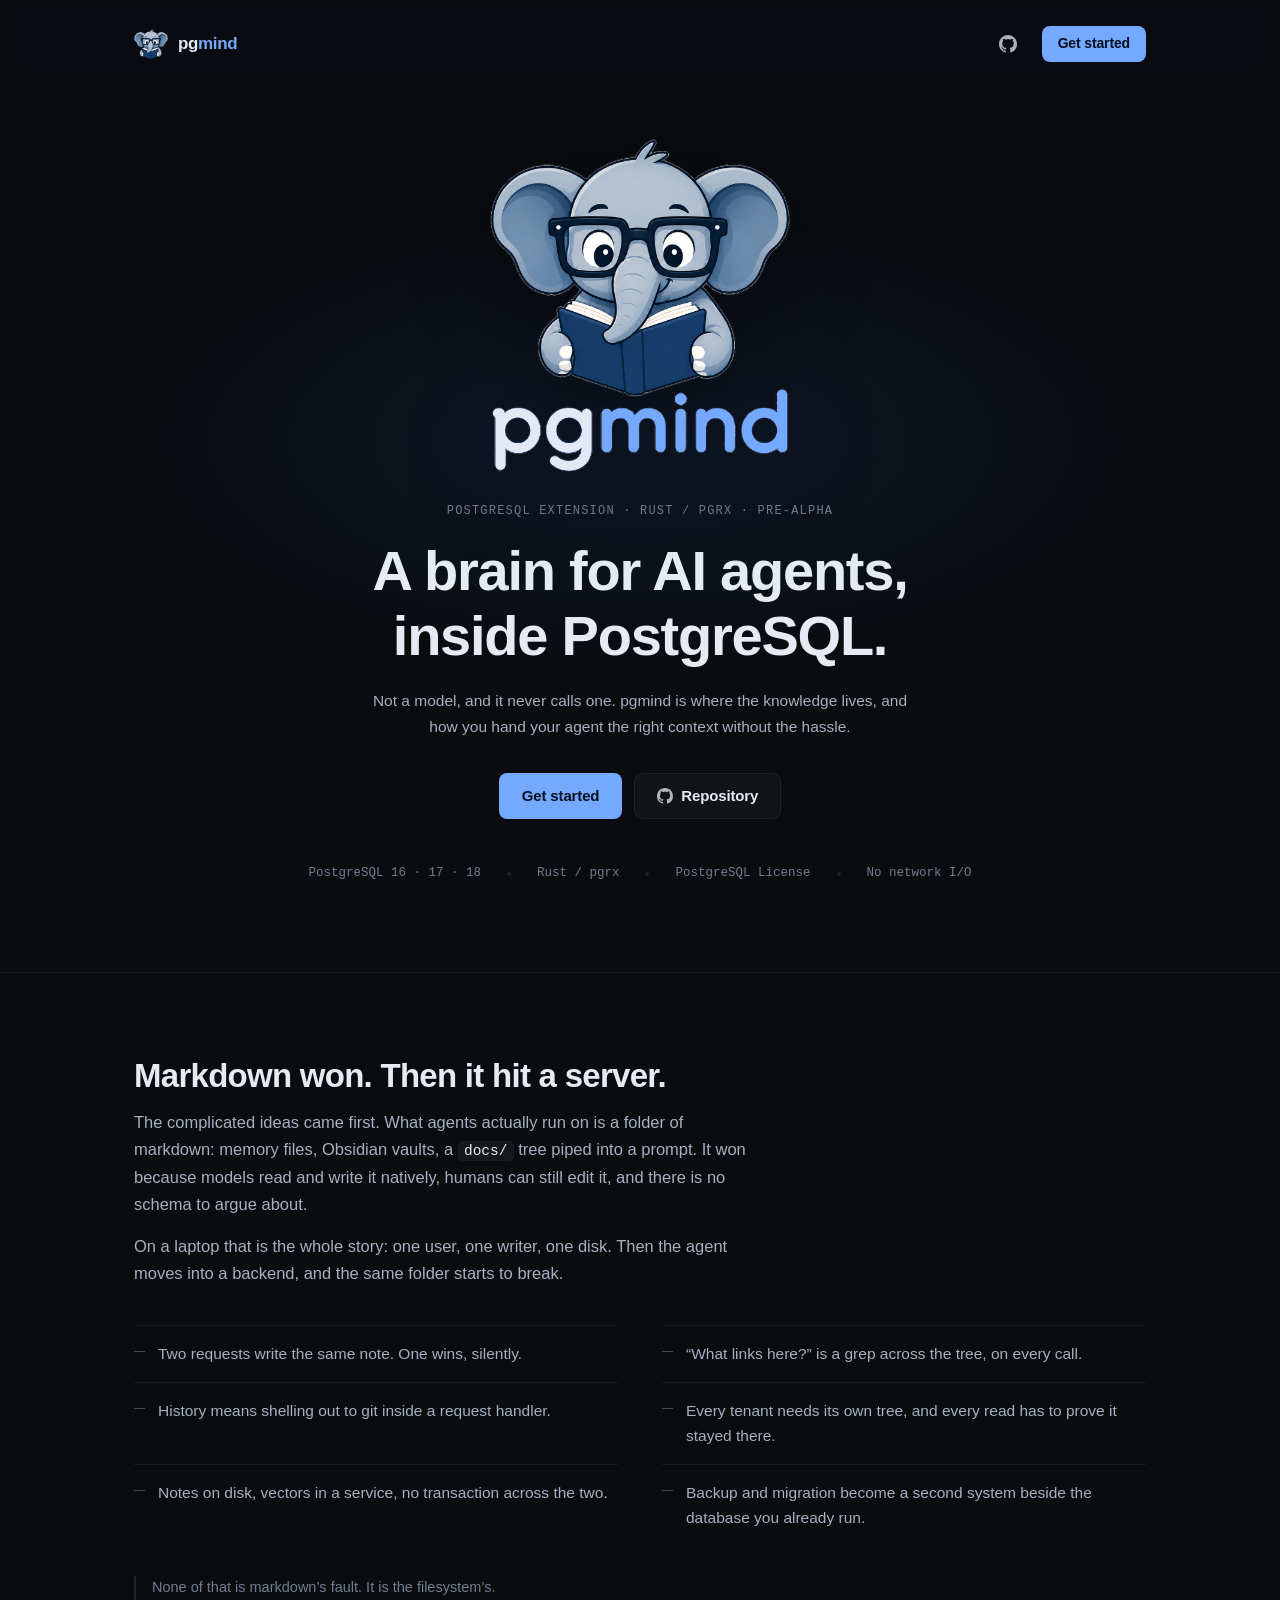
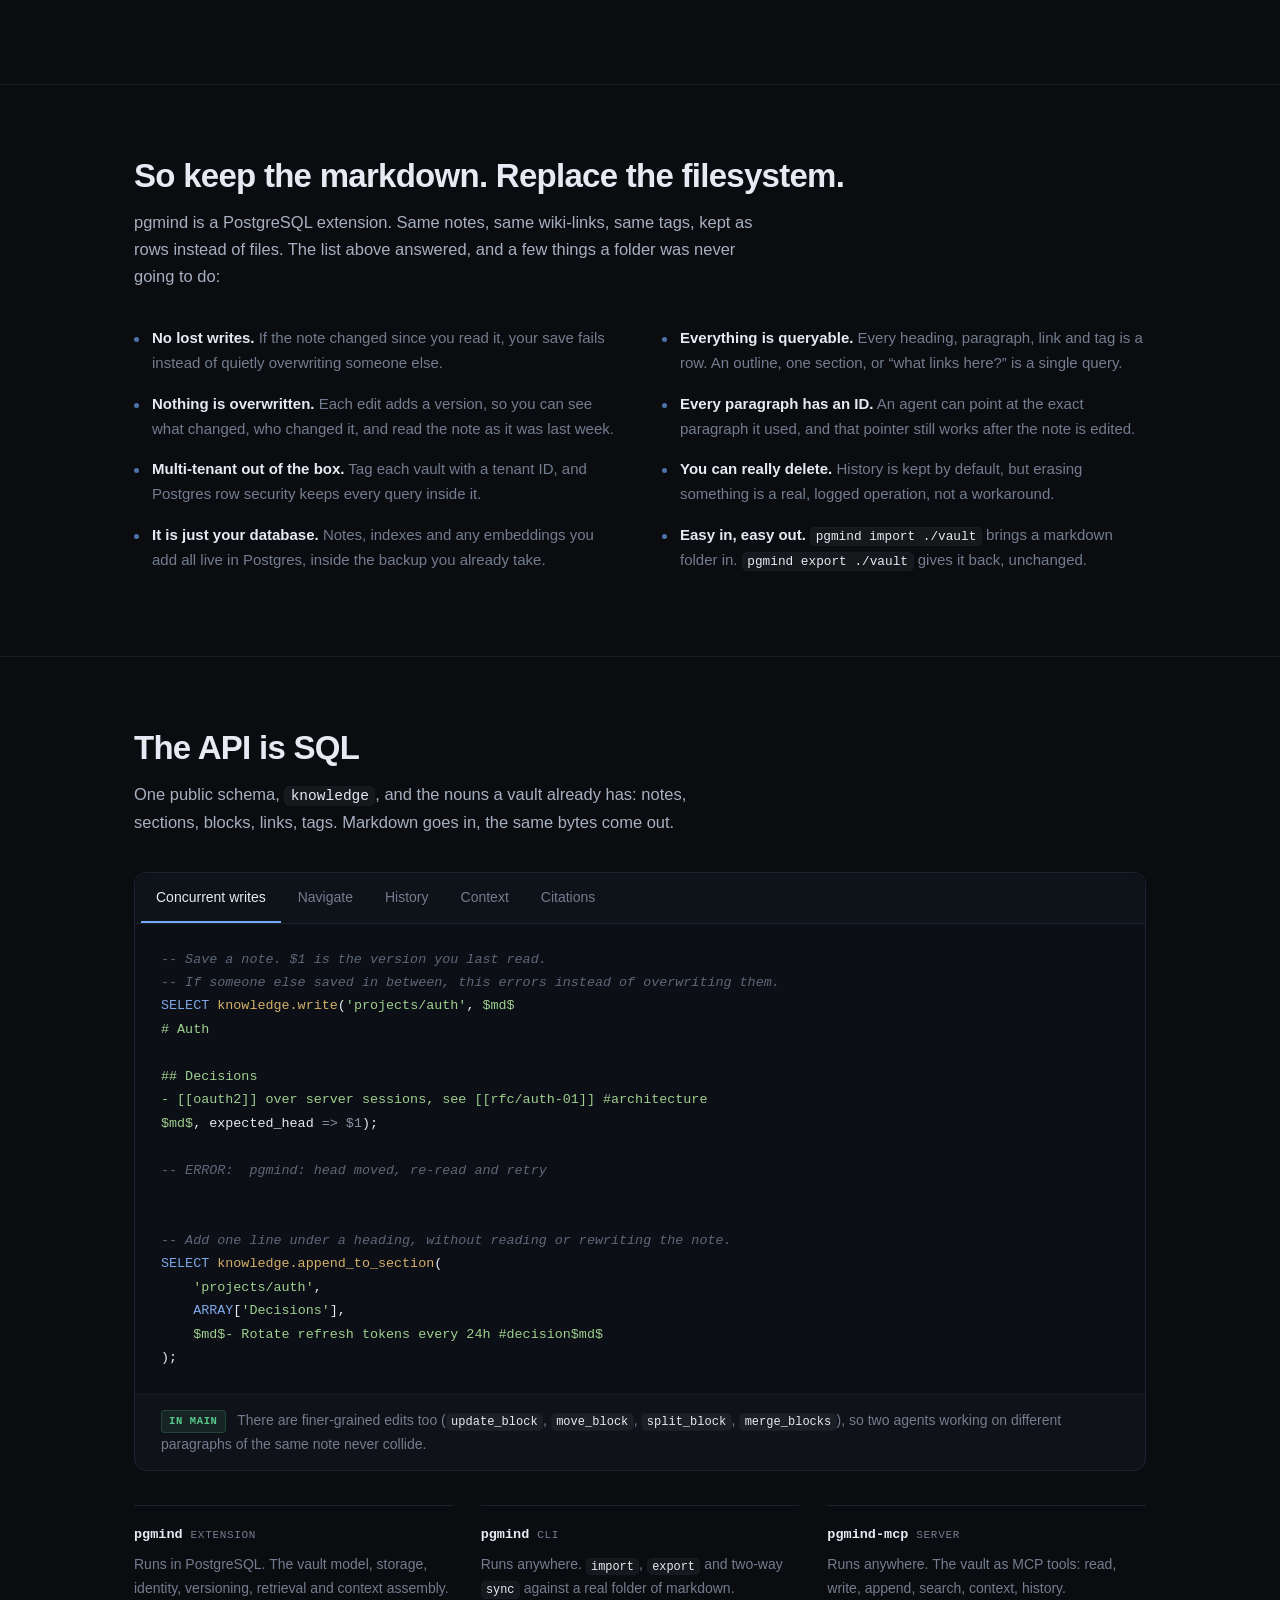
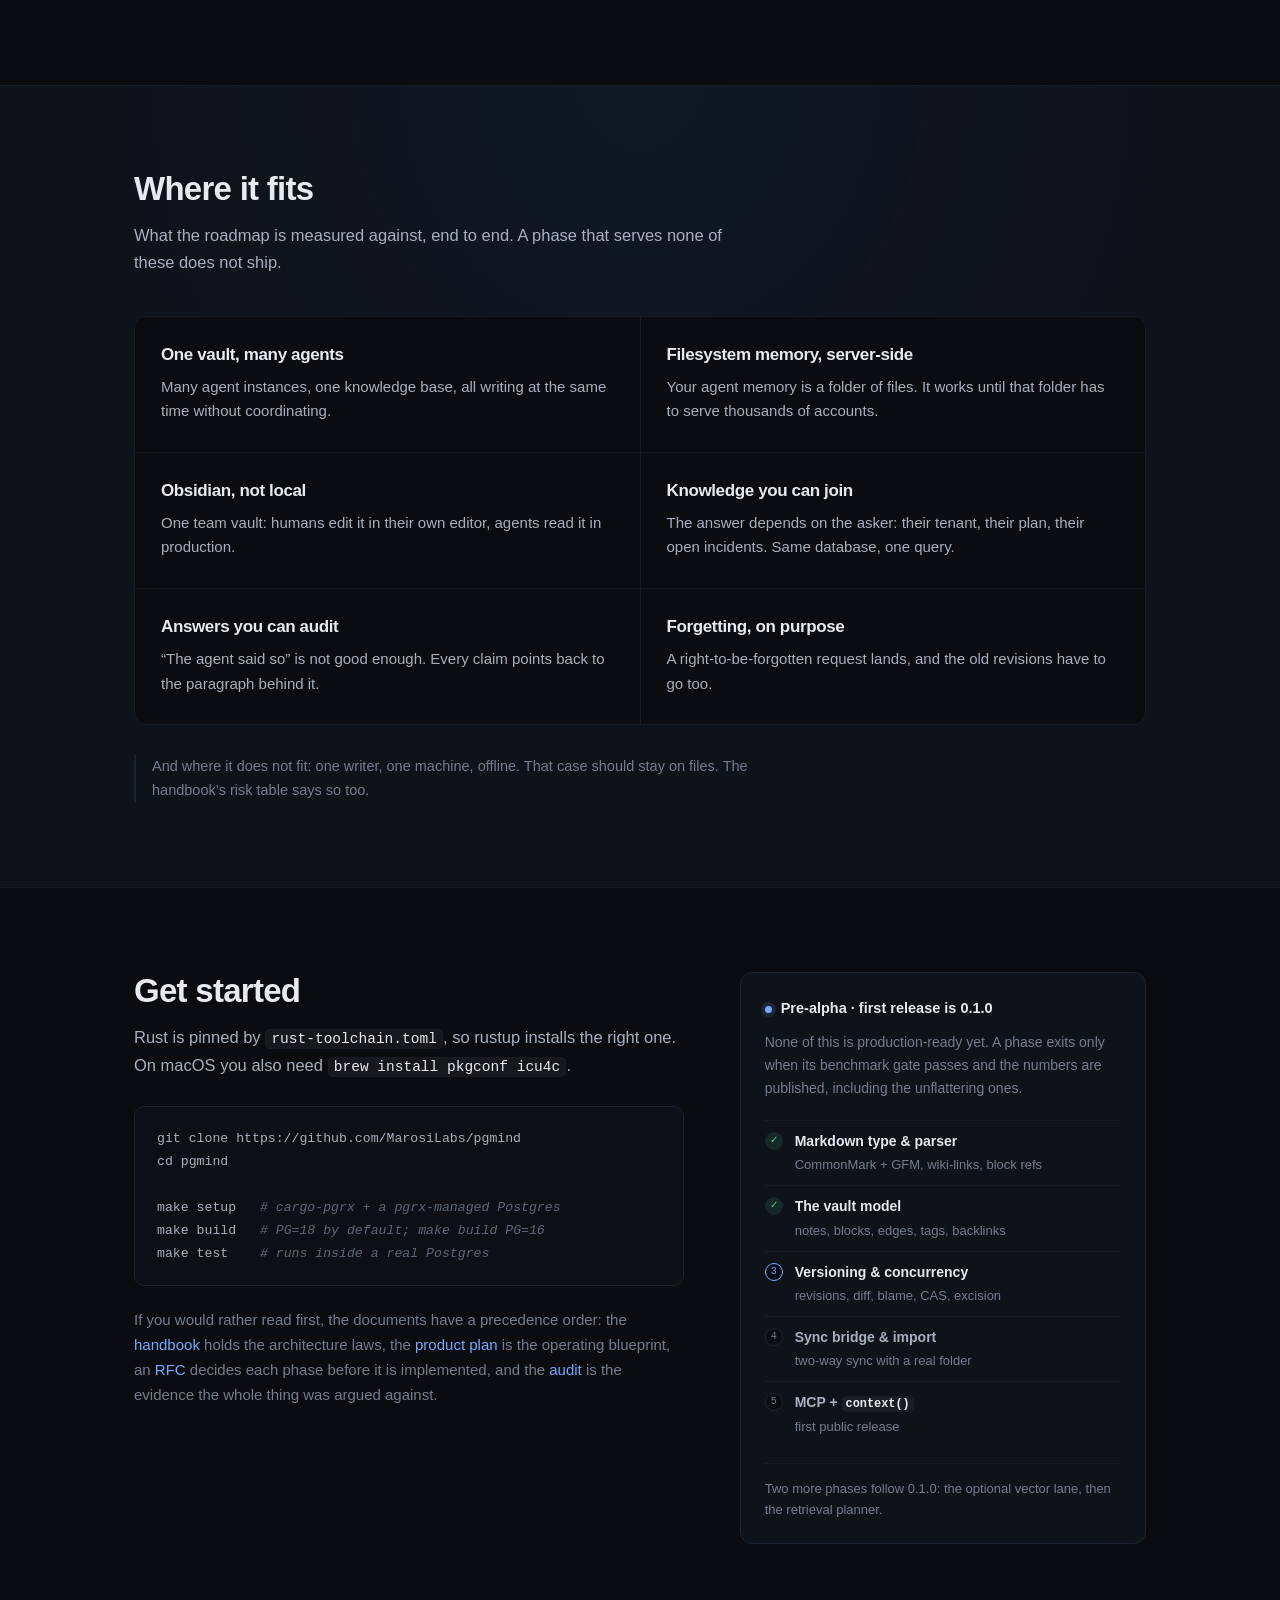
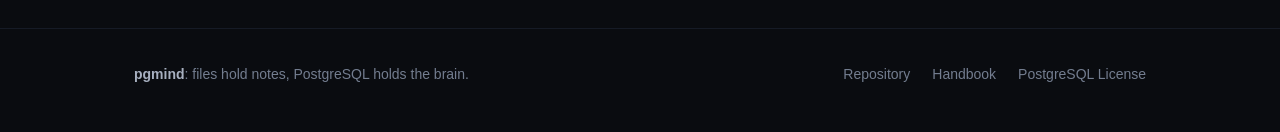
==== website/index.html @ 579dafca "website: a landing page, in plain HTML/CSS/JS One page, no build step, no dependencies. It follows t" ====
<!doctype html>
<html lang="en">
<head>
<meta charset="utf-8">
<meta name="viewport" content="width=device-width, initial-scale=1">
<title>pgmind: an Obsidian-shaped vault, stored as PostgreSQL rows</title>
<meta name="description" content="A PostgreSQL extension that stores a markdown knowledge vault as relational rows: notes, sections, blocks, wiki-links and tags, with append-only revisions, compare-and-swap writes and block-level history. No model is invoked anywhere inside it.">
<meta name="theme-color" content="#0a0c10">
<link rel="icon" href="assets/favicon.png" type="image/png">
<link rel="apple-touch-icon" href="assets/favicon.png">
<meta property="og:type" content="website">
<meta property="og:title" content="pgmind: an Obsidian-shaped vault, stored as PostgreSQL rows">
<meta property="og:description" content="Notes, sections, blocks, wiki-links and tags as relational rows with append-only revisions. Compare-and-swap writes, block-level history, and a query surface a folder cannot offer.">
<meta property="og:image" content="assets/logo.png">
<meta name="twitter:card" content="summary_large_image">
<link rel="stylesheet" href="styles.css">
</head>
<body>

<a class="skip" href="#main">Skip to content</a>

<!-- Icon sprite: the GitHub mark is defined once and referenced twice below
     via <use href="#gh">. It must be sized to nothing in CSS, because the `hidden`
     attribute does not collapse an inline <svg>, which then reserves its
     300x150 default box and pushes the header down the page. -->
<svg class="sprite" aria-hidden="true">
  <symbol id="gh" viewBox="0 0 16 16">
    <path fill="currentColor" d="M8 0c4.42 0 8 3.58 8 8a8.013 8.013 0 0 1-5.45 7.59c-.4.08-.55-.17-.55-.38 0-.27.01-1.13.01-2.2 0-.75-.25-1.23-.54-1.48 1.78-.2 3.65-.88 3.65-3.95 0-.88-.31-1.59-.82-2.15.08-.2.36-1.02-.08-2.12 0 0-.67-.22-2.2.82-.64-.18-1.32-.27-2-.27s-1.36.09-2 .27c-1.53-1.03-2.2-.82-2.2-.82-.44 1.1-.16 1.92-.08 2.12-.51.56-.82 1.28-.82 2.15 0 3.06 1.86 3.75 3.64 3.95-.23.2-.44.55-.51 1.07-.46.21-1.61.55-2.33-.66-.15-.24-.6-.83-1.23-.82-.67.01-.27.38.01.53.34.19.73.9.82 1.13.16.45.68 1.31 2.69.94 0 .67.01 1.3.01 1.49 0 .21-.15.45-.55.38A7.995 7.995 0 0 1 0 8c0-4.42 3.58-8 8-8Z"/>
  </symbol>
</svg>

<header class="site-head">
  <div class="wrap head-inner">
    <a class="brand" href="#top" aria-label="pgmind home">
      <img src="assets/mark.png" alt="" width="34" height="29">
      <span><b>pg</b>mind</span>
    </a>
    <nav class="head-nav">
      <a class="icon-link" href="https://github.com/MarosiLabs/pgmind" aria-label="Repository on GitHub">
        <svg width="18" height="18" aria-hidden="true"><use href="#gh"/></svg>
      </a>
      <!-- TODO: repoint to the standalone getting-started page once it exists -->
      <a class="btn btn-primary btn-sm" href="#get-started">Get started</a>
    </nav>
  </div>
</header>

<main id="main">

  <section class="hero" id="top">
    <div class="wrap">
      <img class="hero-logo" src="assets/logo.png" alt="pgmind" width="1000" height="1109" fetchpriority="high">

      <p class="eyebrow">PostgreSQL extension · Rust / pgrx · pre&#8209;alpha</p>

      <h1>A brain for AI agents, <br class="br-wide">inside PostgreSQL.</h1>

      <p class="hero-note">
        Not a model, and it never calls one. pgmind is where the knowledge lives,
        and how you hand your agent the right context without the hassle.
      </p>

      <div class="cta">
        <!-- TODO: repoint to the standalone getting-started page once it exists -->
        <a class="btn btn-primary" href="#get-started">Get started</a>
        <a class="btn btn-ghost" href="https://github.com/MarosiLabs/pgmind">
          <svg width="16" height="16" aria-hidden="true"><use href="#gh"/></svg>
          Repository
        </a>
      </div>

      <ul class="facts">
        <li>PostgreSQL 16 · 17 · 18</li>
        <li>Rust / pgrx</li>
        <li>PostgreSQL License</li>
        <li>No network I/O</li>
      </ul>
    </div>
  </section>

  <section class="section" id="why">
    <div class="wrap">
      <h2 class="sect-title">Markdown won. Then it hit a server.</h2>
      <p class="sect-sub">
        The complicated ideas came first. What agents actually run on is a folder of
        markdown: memory files, Obsidian vaults, a <code>docs/</code> tree piped into
        a prompt. It won because models read and write it natively, humans can still
        edit it, and there is no schema to argue about.
      </p>
      <p class="sect-sub">
        On a laptop that is the whole story: one user, one writer, one disk. Then the
        agent moves into a backend, and the same folder starts to break.
      </p>

      <ul class="pains reveal">
        <li>Two requests write the same note. One wins, silently.</li>
        <li>&ldquo;What links here?&rdquo; is a grep across the tree, on every call.</li>
        <li>History means shelling out to git inside a request handler.</li>
        <li>Every tenant needs its own tree, and every read has to prove it stayed there.</li>
        <li>Notes on disk, vectors in a service, no transaction across the two.</li>
        <li>Backup and migration become a second system beside the database you already run.</li>
      </ul>

      <p class="caveat">
        None of that is markdown&rsquo;s fault. It is the filesystem&rsquo;s.
      </p>
    </div>
  </section>

  <section class="section section-tight" id="what">
    <div class="wrap">
      <h2 class="sect-title">So keep the markdown. Replace the filesystem.</h2>
      <p class="sect-sub">
        pgmind is a PostgreSQL extension. Same notes, same wiki-links, same tags,
        kept as rows instead of files. The list above answered, and a few things a
        folder was never going to do:
      </p>

      <ul class="adds reveal">
        <li><b>No lost writes.</b> If the note changed since you read it, your save fails instead of quietly overwriting someone else.</li>
        <li><b>Everything is queryable.</b> Every heading, paragraph, link and tag is a row. An outline, one section, or &ldquo;what links here?&rdquo; is a single query.</li>
        <li><b>Nothing is overwritten.</b> Each edit adds a version, so you can see what changed, who changed it, and read the note as it was last week.</li>
        <li><b>Every paragraph has an ID.</b> An agent can point at the exact paragraph it used, and that pointer still works after the note is edited.</li>
        <li><b>Multi-tenant out of the box.</b> Tag each vault with a tenant ID, and Postgres row security keeps every query inside it.</li>
        <li><b>You can really delete.</b> History is kept by default, but erasing something is a real, logged operation, not a workaround.</li>
        <li><b>It is just your database.</b> Notes, indexes and any embeddings you add all live in Postgres, inside the backup you already take.</li>
        <li><b>Easy in, easy out.</b> <code class="nowrap">pgmind import ./vault</code> brings a markdown folder in. <code class="nowrap">pgmind export ./vault</code> gives it back, unchanged.</li>
      </ul>
    </div>
  </section>

  <section class="section section-tight" id="api">
    <div class="wrap">
      <h2 class="sect-title">The API is SQL</h2>
      <p class="sect-sub">
        One public schema, <code>knowledge</code>, and the nouns a vault already has:
        notes, sections, blocks, links, tags. Markdown goes in, the same bytes come out.
      </p>

      <div class="demo reveal">
        <div class="tabs" role="tablist" aria-label="pgmind examples">
          <button role="tab" id="tab-write" aria-controls="panel-write" aria-selected="true">Concurrent writes</button>
          <button role="tab" id="tab-query" aria-controls="panel-query" aria-selected="false" tabindex="-1">Navigate</button>
          <button role="tab" id="tab-history" aria-controls="panel-history" aria-selected="false" tabindex="-1">History</button>
          <button role="tab" id="tab-context" aria-controls="panel-context" aria-selected="false" tabindex="-1">Context</button>
          <button role="tab" id="tab-cite" aria-controls="panel-cite" aria-selected="false" tabindex="-1">Citations</button>
        </div>

        <div class="panel enter" role="tabpanel" id="panel-write" aria-labelledby="tab-write" tabindex="0">
<pre><code class="sql">-- Save a note. $1 is the version you last read.
-- If someone else saved in between, this errors instead of overwriting them.
SELECT knowledge.write('projects/auth', $md$
# Auth

## Decisions
- [[oauth2]] over server sessions, see [[rfc/auth-01]] #architecture
$md$, expected_head => $1);

-- ERROR:  pgmind: head moved, re-read and retry


-- Add one line under a heading, without reading or rewriting the note.
SELECT knowledge.append_to_section(
    'projects/auth',
    ARRAY['Decisions'],
    $md$- Rotate refresh tokens every 24h #decision$md$
);</code></pre>
          <p class="note"><span class="badge ok">In main</span> There are finer-grained edits too (<code>update_block</code>, <code>move_block</code>, <code>split_block</code>, <code>merge_blocks</code>), so two agents working on different paragraphs of the same note never collide.</p>
        </div>

        <div class="panel" role="tabpanel" id="panel-query" aria-labelledby="tab-query" tabindex="0" hidden>
<pre><code class="sql">-- Table of contents. Headings are already rows, so nothing is re-read.
SELECT attrs->>'level' AS level, attrs->>'text' AS heading
FROM   knowledge.blocks_by_path('projects/auth')
WHERE  kind = 'heading';

-- Then read back just one section
SELECT knowledge.read_section('projects/auth', ARRAY['Decisions']);

-- What links to this note, and from which paragraph
SELECT src_path, kind, excerpt
FROM   knowledge.backlinks('projects/auth');

-- Everything tagged #architecture
SELECT path FROM knowledge.tagged('architecture');

-- Notes nothing links to
SELECT path FROM knowledge.orphans();</code></pre>
          <p class="note"><span class="badge ok">In main</span> Headings, links and tags are worked out once, when the note is saved. So an outline is just a lookup, and an agent can read the map before asking for the part it actually needs.</p>
        </div>

        <div class="panel" role="tabpanel" id="panel-history" aria-labelledby="tab-history" tabindex="0" hidden>
<pre><code class="sql">-- Every version of a note, newest first
SELECT seq, author, verb, created_at
FROM   knowledge.history('projects/auth');

-- What changed between two versions, paragraph by paragraph
SELECT change, before, after
FROM   knowledge.diff('projects/auth', $1, $2);

-- Who last touched each paragraph
SELECT ord, author, changed_at
FROM   knowledge.blame('projects/auth');

-- The note as it looked a week ago
SELECT knowledge.read_as_of_time('projects/auth', now() - interval '7 days');</code></pre>
          <p class="note"><span class="badge ok">In main</span> Versions are stored as deltas, so keeping all of them is cheap. <code>source</code> tells you whether a change came from your app or from a folder sync, and blame is honest about the rare cases where a paragraph was matched up by guesswork rather than tracked.</p>
        </div>

        <div class="panel" role="tabpanel" id="panel-context" aria-labelledby="tab-context" tabindex="0" hidden>
<pre><code class="sql">-- The note, what it pulls in, and what it links to. Packed to a token
-- budget, with a reference on every paragraph it includes.
SELECT knowledge.context(root => 'projects/auth', token_budget => 12000);


-- It is an ordinary SQL function, so it works with your own tables.
-- Keep everything inside one tenant:
SET LOCAL app.tenant_id = $1;

-- ...then let your tables choose what gets pinned into the budget:
SELECT knowledge.context(
    root         => 'projects/auth',
    token_budget => 12000,
    pins         => ARRAY(
        SELECT n.path
        FROM   knowledge.notes('runbooks/**') n
        JOIN   incident i ON i.runbook = n.path
        WHERE  i.customer_id = $2 AND i.status = 'open'
    )
);

-- Same notes and same arguments always give the same output. No model
-- is called here, and nothing leaves the database.</code></pre>
          <p class="note"><span class="badge next">Phase 5 · 0.1.0</span> Postgres row security applies here like anywhere else, so one policy keeps every tenant inside its own vault. The smaller pieces <code>context</code> uses (<code>search</code>, <code>traverse</code>, <code>backlinks</code>) stay callable on their own, and <code>context_explain</code> shows exactly what went in, what got cut, and why.</p>
        </div>

        <div class="panel" role="tabpanel" id="panel-cite" aria-labelledby="tab-cite" tabindex="0" hidden>
<pre><code class="sql">-- The agent answers with a reference instead of a vague "from the docs":
--     projects/auth#^k3f9
-- Below, $1 is that paragraph id and $2 the version it read.

-- What the paragraph said at the moment the agent read it
SELECT heading_path, content
FROM   knowledge.blocks_as_of_rev('projects/auth', $2)
WHERE  block_id = $1;

-- Where it sits in the note today, so your UI can scroll to it
SELECT heading_path, span_start, span_end
FROM   knowledge.blocks_by_path('projects/auth')
WHERE  block_id = $1;

-- And who put it there
SELECT author, source, changed_at
FROM   knowledge.blame('projects/auth')
WHERE  block_id = $1;</code></pre>
          <p class="note"><span class="badge ok">In main</span> A paragraph keeps its id across edits and old versions are never thrown away, so a reference from last month still points at what the agent actually read, not at whatever that paragraph says today. <code>context</code> will emit these references inline in 0.1.0; the lookups above work now.</p>
        </div>
      </div>

      <ul class="artifacts">
        <li>
          <b>pgmind</b><span class="where">extension</span>
          <p>Runs in PostgreSQL. The vault model, storage, identity, versioning, retrieval and context assembly.</p>
        </li>
        <li>
          <b>pgmind</b><span class="where">CLI</span>
          <p>Runs anywhere. <code>import</code>, <code>export</code> and two-way <code>sync</code> against a real folder of markdown.</p>
        </li>
        <li>
          <b>pgmind-mcp</b><span class="where">server</span>
          <p>Runs anywhere. The vault as MCP tools: read, write, append, search, context, history.</p>
        </li>
      </ul>
    </div>
  </section>

  <section class="section section-raised" id="scenarios">
    <div class="wrap">
      <h2 class="sect-title">Where it fits</h2>
      <p class="sect-sub">
        What the roadmap is measured against, end to end. A phase that serves none
        of these does not ship.
      </p>

      <div class="cards reveal">
        <article>
          <h3>One vault, many agents</h3>
          <p>
            Many agent instances, one knowledge base, all writing at the same time
            without coordinating.
          </p>
        </article>
        <article>
          <h3>Filesystem memory, server-side</h3>
          <p>
            Your agent memory is a folder of files. It works until that folder has
            to serve thousands of accounts.
          </p>
        </article>
        <article>
          <h3>Obsidian, not local</h3>
          <p>
            One team vault: humans edit it in their own editor, agents read it in
            production.
          </p>
        </article>
        <article>
          <h3>Knowledge you can join</h3>
          <p>
            The answer depends on the asker: their tenant, their plan, their open
            incidents. Same database, one query.
          </p>
        </article>
        <article>
          <h3>Answers you can audit</h3>
          <p>
            &ldquo;The agent said so&rdquo; is not good enough. Every claim points
            back to the paragraph behind it.
          </p>
        </article>
        <article>
          <h3>Forgetting, on purpose</h3>
          <p>
            A right-to-be-forgotten request lands, and the old revisions have to go
            too.
          </p>
        </article>
      </div>

      <p class="caveat">
        And where it does not fit: one writer, one machine, offline. That case should
        stay on files. The handbook&rsquo;s risk table says so too.
      </p>
    </div>
  </section>

  <section class="section" id="get-started">
    <div class="wrap start-grid">
      <div>
        <h2 class="sect-title">Get started</h2>
        <p class="sect-sub">
          Rust is pinned by <code>rust-toolchain.toml</code>, so rustup installs the
          right one. On macOS you also need
          <code class="nowrap">brew install pkgconf icu4c</code>.
        </p>
<pre class="shell"><code>git clone https://github.com/MarosiLabs/pgmind
cd pgmind

make setup   # cargo-pgrx + a pgrx-managed Postgres
make build   # PG=18 by default; make build PG=16
make test    # runs inside a real Postgres</code></pre>
        <p class="start-more">
          If you would rather read first, the documents have a precedence order:
          the <a href="https://github.com/MarosiLabs/pgmind/blob/main/PGMIND.md">handbook</a>
          holds the architecture laws, the
          <a href="https://github.com/MarosiLabs/pgmind/blob/main/docs/PRODUCT-PLAN.md">product plan</a>
          is the operating blueprint, an
          <a href="https://github.com/MarosiLabs/pgmind/tree/main/docs/rfcs">RFC</a>
          decides each phase before it is implemented, and the
          <a href="https://github.com/MarosiLabs/pgmind/blob/main/AUDIT.md">audit</a>
          is the evidence the whole thing was argued against.
        </p>
      </div>

      <aside class="status">
        <p class="status-head"><span class="dot"></span> Pre-alpha · first release is 0.1.0</p>
        <p class="status-note">
          None of this is production-ready yet. A phase exits only when its benchmark
          gate passes and the numbers are published, including the unflattering ones.
        </p>
        <ol class="phases">
          <li class="done"><b>Markdown type &amp; parser</b><span>CommonMark + GFM, wiki-links, block refs</span></li>
          <li class="done"><b>The vault model</b><span>notes, blocks, edges, tags, backlinks</span></li>
          <li class="active"><b>Versioning &amp; concurrency</b><span>revisions, diff, blame, CAS, excision</span></li>
          <li><b>Sync bridge &amp; import</b><span>two-way sync with a real folder</span></li>
          <li><b>MCP + <code>context()</code></b><span>first public release</span></li>
        </ol>
        <p class="status-foot">
          Two more phases follow 0.1.0: the optional vector lane, then the retrieval
          planner.
        </p>
      </aside>
    </div>
  </section>

</main>

<footer class="site-foot">
  <div class="wrap foot-inner">
    <p><b>pgmind</b>: files hold notes, PostgreSQL holds the brain.</p>
    <p class="foot-links">
      <a href="https://github.com/MarosiLabs/pgmind">Repository</a>
      <a href="https://github.com/MarosiLabs/pgmind/blob/main/PGMIND.md">Handbook</a>
      <a href="https://github.com/MarosiLabs/pgmind/blob/main/LICENSE">PostgreSQL License</a>
    </p>
  </div>
</footer>

<script src="main.js" defer></script>
</body>
</html>
---- website/styles.css ----
/* pgmind — landing page
   ---------------------------------------------------------------
   One dark theme, one accent, a lot of restraint. The accent blue is
   sampled from the wordmark so the page and the logo agree. */

:root {
  --bg:        #0a0c10;
  --bg-raise:  #0e1219;
  --bg-code:   #0c0f15;
  --line:      #1c2230;
  --line-soft: #161b26;

  --ink:       #e6eaf2;
  --ink-dim:   #a7b0c0;
  --ink-mute:  #737d8f;

  --accent:    #74a9ff;
  --accent-2:  #4c8dff;
  --on-accent: #06101f;

  --ok:        #57c98b;

  --w: 1060px;
  --r: 10px;

  --sans: ui-sans-serif, -apple-system, BlinkMacSystemFont, "Segoe UI", Inter,
          Roboto, "Helvetica Neue", Arial, sans-serif;
  --mono: ui-monospace, SFMono-Regular, "SF Mono", Menlo, Consolas,
          "Liberation Mono", monospace;
}

*, *::before, *::after { box-sizing: border-box; }

html { -webkit-text-size-adjust: 100%; scroll-behavior: smooth; }
@media (prefers-reduced-motion: reduce) { html { scroll-behavior: auto; } }

body {
  margin: 0;
  background: var(--bg);
  color: var(--ink);
  font-family: var(--sans);
  font-size: 16px;
  line-height: 1.65;
  -webkit-font-smoothing: antialiased;
  text-rendering: optimizeLegibility;
}

h1, h2, h3 { line-height: 1.15; letter-spacing: -0.022em; margin: 0; }
p { margin: 0; }
a { color: var(--accent); text-decoration: none; }
a:hover { text-decoration: underline; text-underline-offset: 3px; }
img { max-width: 100%; height: auto; }

code.nowrap { white-space: nowrap; }

code {
  font-family: var(--mono);
  font-size: 0.88em;
  color: var(--ink);
  background: #ffffff0d;
  border: 1px solid var(--line-soft);
  border-radius: 5px;
  padding: 0.08em 0.36em;
}

:focus-visible {
  outline: 2px solid var(--accent);
  outline-offset: 3px;
  border-radius: 4px;
}

.wrap { width: 100%; max-width: var(--w); margin-inline: auto; padding-inline: 24px; }

.skip {
  position: absolute; left: -9999px; top: 0; z-index: 50;
  background: var(--accent); color: var(--on-accent);
  padding: 10px 16px; border-radius: 0 0 var(--r) 0; font-weight: 600;
}
.skip:focus { left: 0; }

/* Icon sprite. Zero-sized rather than display:none, which some engines treat
   as a reason not to resolve <use> references into it. */
.sprite { position: absolute; width: 0; height: 0; overflow: hidden; }

/* ---------------------------------------------------------------- header */

.site-head {
  position: sticky; top: 0; z-index: 20;
  padding-top: 14px;  /* the bar floats rather than sitting flush to the edge */
  background: color-mix(in srgb, var(--bg) 82%, transparent);
  backdrop-filter: saturate(160%) blur(12px);
  border-bottom: 1px solid transparent;
  transition: border-color 0.2s ease, background 0.2s ease;
}
.site-head.stuck { border-bottom-color: var(--line-soft); }

.head-inner { display: flex; align-items: center; justify-content: space-between; height: 60px; gap: 20px; }

.brand {
  display: inline-flex; align-items: center; gap: 10px;
  color: var(--ink); font-size: 17px; letter-spacing: -0.02em; font-weight: 600;
}
.brand:hover { text-decoration: none; }
.brand img { width: 34px; height: auto; }
/* "pg" light, "mind" blue — the same split the wordmark makes. */
.brand span { color: var(--accent); }
.brand b { font-weight: 600; color: var(--ink); }

.head-nav { display: flex; align-items: center; gap: 18px; }

.icon-link {
  display: inline-flex; align-items: center; justify-content: center;
  width: 32px; height: 32px; border-radius: 7px;
  color: var(--ink-dim);
  transition: color 0.15s ease, background 0.15s ease;
}
.icon-link:hover { color: var(--ink); background: #ffffff0d; text-decoration: none; }

/* --------------------------------------------------------------- buttons */

.btn {
  display: inline-flex; align-items: center; justify-content: center; gap: 8px;
  height: 46px; padding: 0 22px;
  border-radius: 8px; border: 1px solid transparent;
  font-size: 15px; font-weight: 550; letter-spacing: -0.01em;
  white-space: nowrap;
  transition: background 0.16s ease, border-color 0.16s ease,
              color 0.16s ease, transform 0.16s ease;
}
.btn:hover { text-decoration: none; transform: translateY(-1px); }
.btn:active { transform: translateY(0); }
.btn-sm { height: 36px; padding: 0 15px; font-size: 14px; }

.btn-primary { background: var(--accent); color: var(--on-accent); }
.btn-primary:hover { background: #93bcff; }

.btn-ghost { color: var(--ink); border-color: var(--line); background: #ffffff08; }
.btn-ghost:hover { border-color: #2c3547; background: #ffffff0f; }
.btn-ghost svg { opacity: 0.75; }

@media (prefers-reduced-motion: reduce) {
  .btn:hover, .btn:active { transform: none; }
}

/* ------------------------------------------------------------------ hero */

.hero { position: relative; padding: 64px 0 88px; text-align: center; overflow: hidden; }

/* A single soft light behind the mascot. The ellipse is sized and placed so
   it fades out before the hero's top edge — otherwise overflow:hidden clips
   it into a visible seam under the header. */
.hero::before {
  content: ""; position: absolute; inset: 0 0 auto; height: 760px;
  background: radial-gradient(54% 40% at 50% 48%, #2b62c422 0%, transparent 72%);
  pointer-events: none;
}
.hero > .wrap { position: relative; }

.hero-logo {
  width: min(300px, 62vw); height: auto;
  margin: 0 auto 30px;
  display: block;
  filter: drop-shadow(0 18px 44px #00000066);
}

.eyebrow {
  font-family: var(--mono); font-size: 12px; letter-spacing: 0.1em;
  text-transform: uppercase; color: var(--ink-mute); margin-bottom: 18px;
}

h1 { font-size: clamp(34px, 6.2vw, 56px); font-weight: 640; }

/* Deliberately quieter than the headline: it exists to answer the one
   question "a brain for AI agents" provokes — is this another AI thing? */
.hero-note {
  max-width: 560px; margin: 20px auto 0;
  font-size: 15.5px; color: var(--ink-dim); text-wrap: pretty;
}

.cta { display: flex; flex-wrap: wrap; gap: 12px; justify-content: center; margin-top: 34px; }

.facts {
  display: flex; flex-wrap: wrap; justify-content: center;
  gap: 10px 26px; margin: 44px 0 0; padding: 0; list-style: none;
  font-family: var(--mono); font-size: 12.5px; color: var(--ink-mute);
}
.facts li { display: flex; align-items: center; gap: 26px; }
.facts li:not(:last-child)::after {
  content: ""; width: 4px; height: 4px; border-radius: 50%; background: var(--line);
}

/* -------------------------------------------------------------- sections */

.section { padding: 84px 0; border-top: 1px solid var(--line-soft); }
.section-tight { padding-top: 72px; }

/* Lifted off the page background, with a light falling from the top edge. */
.section-raised {
  background:
    radial-gradient(60% 100% at 50% 0%, #2b62c414 0%, transparent 70%),
    var(--bg-raise);
}

.sect-title { font-size: clamp(25px, 3.6vw, 33px); font-weight: 620; }
.sect-sub {
  max-width: 620px; margin-top: 14px;
  color: var(--ink-dim); font-size: 16.5px; text-wrap: pretty;
}

/* ------------------------------------------------------- pains and adds */

/* What the folder costs once it is on a server. */
.pains {
  display: grid; grid-template-columns: repeat(2, 1fr); gap: 0 44px;
  margin: 38px 0 0; padding: 0; list-style: none;
}
.pains li {
  border-top: 1px solid var(--line-soft);
  padding: 15px 0 15px 24px; position: relative;
  color: var(--ink-dim); font-size: 15.5px;
}
.pains li::before {
  content: ""; position: absolute; left: 0; top: 25px;
  width: 11px; height: 1px; background: var(--ink-mute); opacity: 0.55;
}

.caveat {
  max-width: 660px; margin-top: 30px;
  padding-left: 16px; border-left: 2px solid var(--line);
  color: var(--ink-mute); font-size: 14.5px;
}

/* What pgmind puts in its place. */
.adds {
  display: grid; grid-template-columns: repeat(2, 1fr);
  gap: 16px 44px; margin: 36px 0 0; padding: 0; list-style: none;
  color: var(--ink-mute); font-size: 15px;
}
.adds li { padding-left: 18px; position: relative; }
.adds li::before {
  content: ""; position: absolute; left: 0; top: 11px;
  width: 5px; height: 5px; border-radius: 50%; background: var(--accent); opacity: 0.65;
}
.adds b { color: var(--ink); font-weight: 600; }
.adds code { font-size: 0.85em; }

/* ----------------------------------------------------------------- demo */

.demo {
  margin-top: 36px;
  background: var(--bg-code);
  border: 1px solid var(--line);
  border-radius: 12px;
  overflow: hidden;
}

.tabs {
  display: flex; gap: 2px; overflow-x: auto; scrollbar-width: none;
  background: var(--bg-raise);
  border-bottom: 1px solid var(--line);
  padding: 0 6px;
}
.tabs::-webkit-scrollbar { display: none; }
.tabs button {
  appearance: none; background: none; border: 0;
  border-bottom: 2px solid transparent;
  color: var(--ink-mute); font: inherit; font-size: 14px;
  padding: 13px 15px 11px; cursor: pointer; white-space: nowrap;
  transition: color 0.15s ease, border-color 0.15s ease;
}
.tabs button:hover { color: var(--ink-dim); }
.tabs button[aria-selected="true"] { color: var(--ink); border-bottom-color: var(--accent); }

.panel.enter { animation: fade 0.22s ease both; }
@keyframes fade { from { opacity: 0; } to { opacity: 1; } }
@media (prefers-reduced-motion: reduce) { .panel.enter { animation: none; } }

pre {
  margin: 0; padding: 24px 26px; overflow-x: auto;
  font-family: var(--mono); font-size: 13.4px; line-height: 1.75;
  tab-size: 4;
}
pre code {
  background: none; border: 0; padding: 0; font-size: inherit;
  color: var(--ink); white-space: pre;
}

.note {
  border-top: 1px solid var(--line-soft);
  padding: 14px 26px; font-size: 14px; color: var(--ink-mute);
  background: #ffffff04;
}
.note code { font-size: 0.86em; }

.badge {
  display: inline-block; margin-right: 8px;
  font-family: var(--mono); font-size: 10.5px; letter-spacing: 0.06em;
  text-transform: uppercase; font-weight: 600;
  padding: 2px 7px; border-radius: 4px; vertical-align: 1px;
}
.badge.ok { color: var(--ok); background: #57c98b1a; border: 1px solid #57c98b33; }
.badge.next { color: var(--accent); background: #74a9ff14; border: 1px solid #74a9ff33; }

/* syntax */
.tok-comment { color: #5d6779; font-style: italic; }
.tok-string  { color: #9ecf8f; }
.tok-keyword { color: #7fa6e8; }
.tok-fn      { color: #d5b06b; }
.tok-num     { color: #c78ad4; }
.tok-op      { color: #8892a4; }

/* ------------------------------------------------------------ artifacts */

.artifacts {
  display: grid; grid-template-columns: repeat(3, 1fr); gap: 28px;
  margin: 34px 0 0; padding: 0; list-style: none;
}
.artifacts li { border-top: 1px solid var(--line); padding-top: 14px; }
.artifacts b {
  font-family: var(--mono); font-size: 13.5px; font-weight: 600;
  color: var(--ink); margin-right: 8px;
}
.artifacts .where {
  font-family: var(--mono); font-size: 11px; letter-spacing: 0.06em;
  text-transform: uppercase; color: var(--ink-mute);
}
.artifacts p { margin-top: 7px; color: var(--ink-mute); font-size: 14px; }
.artifacts code { font-size: 0.85em; }

/* ---------------------------------------------------------------- cards */

.cards {
  display: grid; grid-template-columns: repeat(2, 1fr); gap: 1px;
  margin-top: 40px; background: var(--line-soft);
  border: 1px solid var(--line-soft); border-radius: 12px; overflow: hidden;
}
.cards article { background: var(--bg); padding: 28px 26px; }
.cards h3 { font-size: 17px; font-weight: 600; margin-bottom: 10px; }
.cards p { color: var(--ink-dim); font-size: 15px; }

/* ----------------------------------------------------------- get started */

.start-grid { display: grid; grid-template-columns: 1.15fr 0.85fr; gap: 56px; align-items: start; }
/* Grid items default to min-width:auto, so the widest line in the shell
   block would otherwise push the column past the viewport. */
.start-grid > * { min-width: 0; }

pre.shell {
  margin-top: 26px;
  background: var(--bg-code); border: 1px solid var(--line);
  border-radius: 10px; padding: 20px 22px; font-size: 13.2px;
  color: var(--ink-dim);
}
pre.shell code { color: inherit; }

.start-more { margin-top: 22px; color: var(--ink-mute); font-size: 15px; }

.status {
  background: var(--bg-raise); border: 1px solid var(--line);
  border-radius: 12px; padding: 24px 24px 22px;
}
.status-head { display: flex; align-items: center; gap: 9px; font-size: 14.5px; font-weight: 600; }
.status-head .dot {
  width: 7px; height: 7px; border-radius: 50%; background: var(--accent);
  box-shadow: 0 0 0 4px #74a9ff1f;
}
.status-note { margin-top: 10px; color: var(--ink-mute); font-size: 14px; }

.phases { list-style: none; margin: 20px 0 0; padding: 0; counter-reset: p; }
.phases li {
  counter-increment: p;
  position: relative; padding: 9px 0 9px 30px;
  border-top: 1px solid var(--line-soft);
  font-size: 14px; color: var(--ink-mute);
}
.phases li::before {
  content: counter(p);
  position: absolute; left: 0; top: 11px;
  width: 18px; height: 18px; border-radius: 50%;
  border: 1px solid var(--line); background: var(--bg);
  font-family: var(--mono); font-size: 10px; line-height: 16px; text-align: center;
  color: var(--ink-mute);
}
.phases b { display: block; color: var(--ink-dim); font-weight: 600; }
.phases span { font-size: 13px; }
.phases .done b { color: var(--ink); }
.phases .done::before {
  content: "✓"; border-color: transparent; background: #57c98b1f; color: var(--ok);
}
.phases .active b { color: var(--ink); }
.phases .active::before { border-color: var(--accent); color: var(--accent); }
.phases code { font-size: 0.85em; padding: 0 3px; }

.status-foot {
  margin-top: 16px; padding-top: 14px; border-top: 1px solid var(--line-soft);
  color: var(--ink-mute); font-size: 13px;
}

/* --------------------------------------------------------------- footer */

.site-foot { border-top: 1px solid var(--line-soft); padding: 34px 0 46px; }
.foot-inner {
  display: flex; flex-wrap: wrap; gap: 14px 30px;
  align-items: center; justify-content: space-between;
  color: var(--ink-mute); font-size: 14px;
}
.foot-inner b { color: var(--ink-dim); font-weight: 600; }
.foot-links { display: flex; flex-wrap: wrap; gap: 22px; }
.foot-links a { color: var(--ink-mute); }
.foot-links a:hover { color: var(--ink); }

/* --------------------------------------------------------------- reveal */

.reveal { opacity: 0; transform: translateY(14px); transition: opacity 0.5s ease, transform 0.5s ease; }
.reveal.in { opacity: 1; transform: none; }
@media (prefers-reduced-motion: reduce) {
  .reveal { opacity: 1; transform: none; transition: none; }
}

/* --------------------------------------------------------------- narrow */

@media (max-width: 860px) {
  .start-grid { grid-template-columns: 1fr; gap: 40px; }
  .cards { grid-template-columns: 1fr; }
  .pains, .adds { grid-template-columns: 1fr; }
  .artifacts { grid-template-columns: 1fr; gap: 18px; }
}

@media (max-width: 680px) {
  .section { padding: 62px 0; }
  .hero { padding: 40px 0 66px; }
  .wrap { padding-inline: 20px; }

  /* Let the headline find its own breaks rather than keeping the two-line
     desktop split, which fragments into four ragged lines on a phone. */
  .br-wide { display: none; }

  .pains li { padding: 13px 0 13px 22px; font-size: 15px; }
  .pains li::before { top: 23px; }

  .cta .btn { flex: 1 1 auto; }
  .facts { gap: 8px 18px; }
  .facts li { gap: 18px; }

  pre { padding: 20px 18px; font-size: 12.6px; }
  .note { padding: 13px 18px; }
}

@media (max-width: 460px) {
  .head-nav { gap: 14px; }
  .head-nav > a:not(.btn) { font-size: 14px; }
}
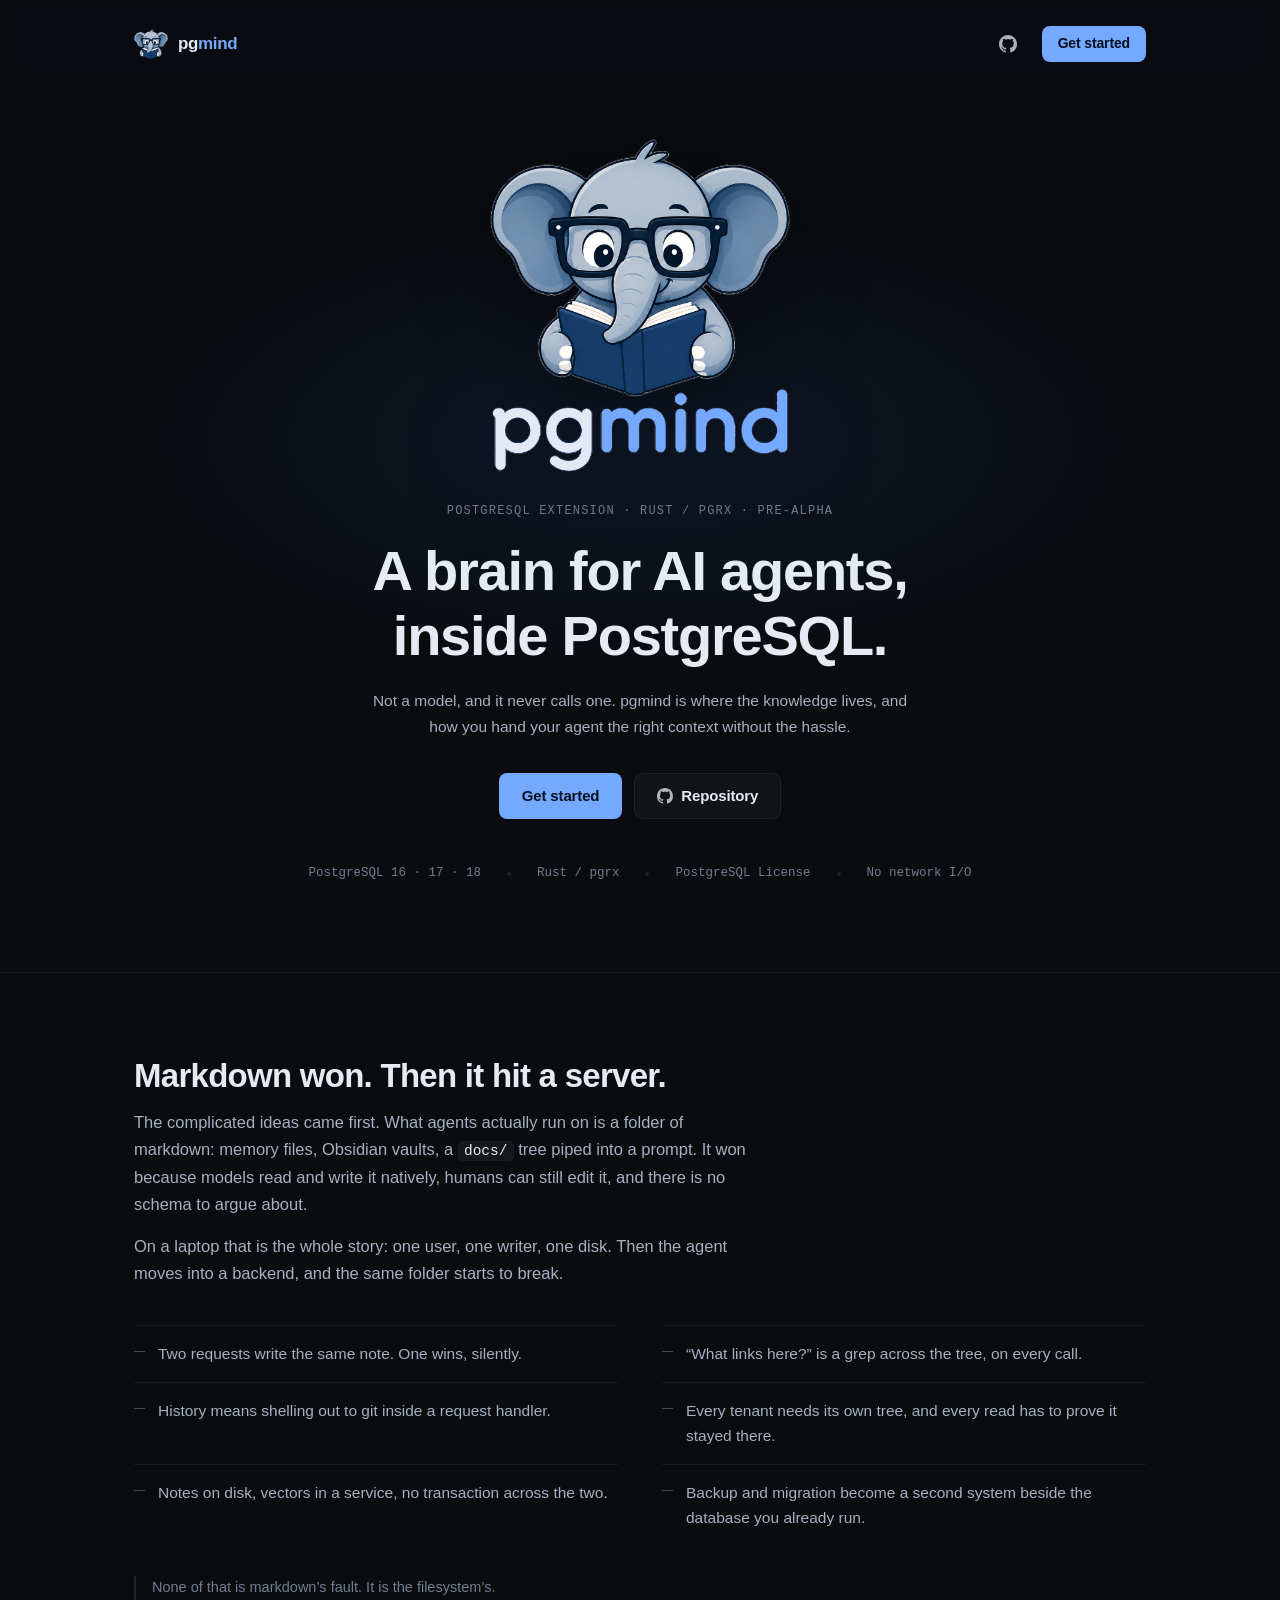
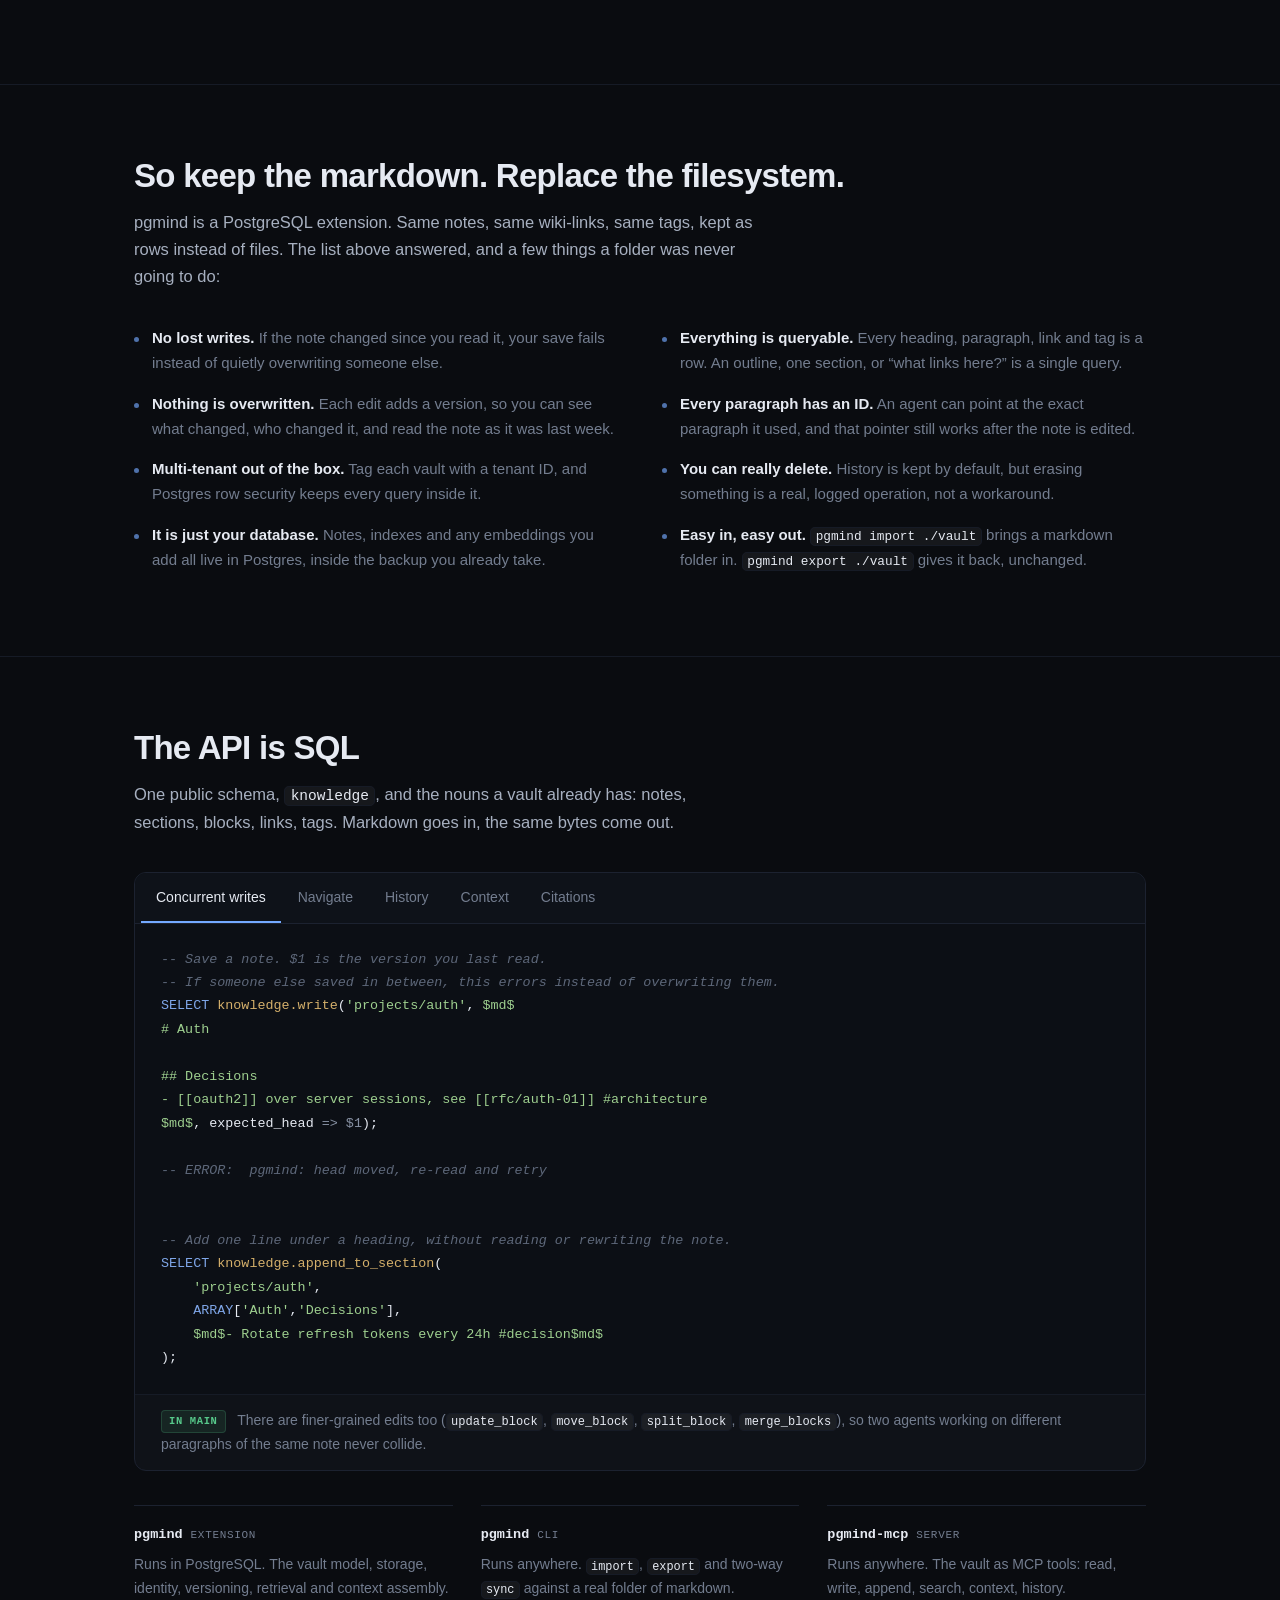
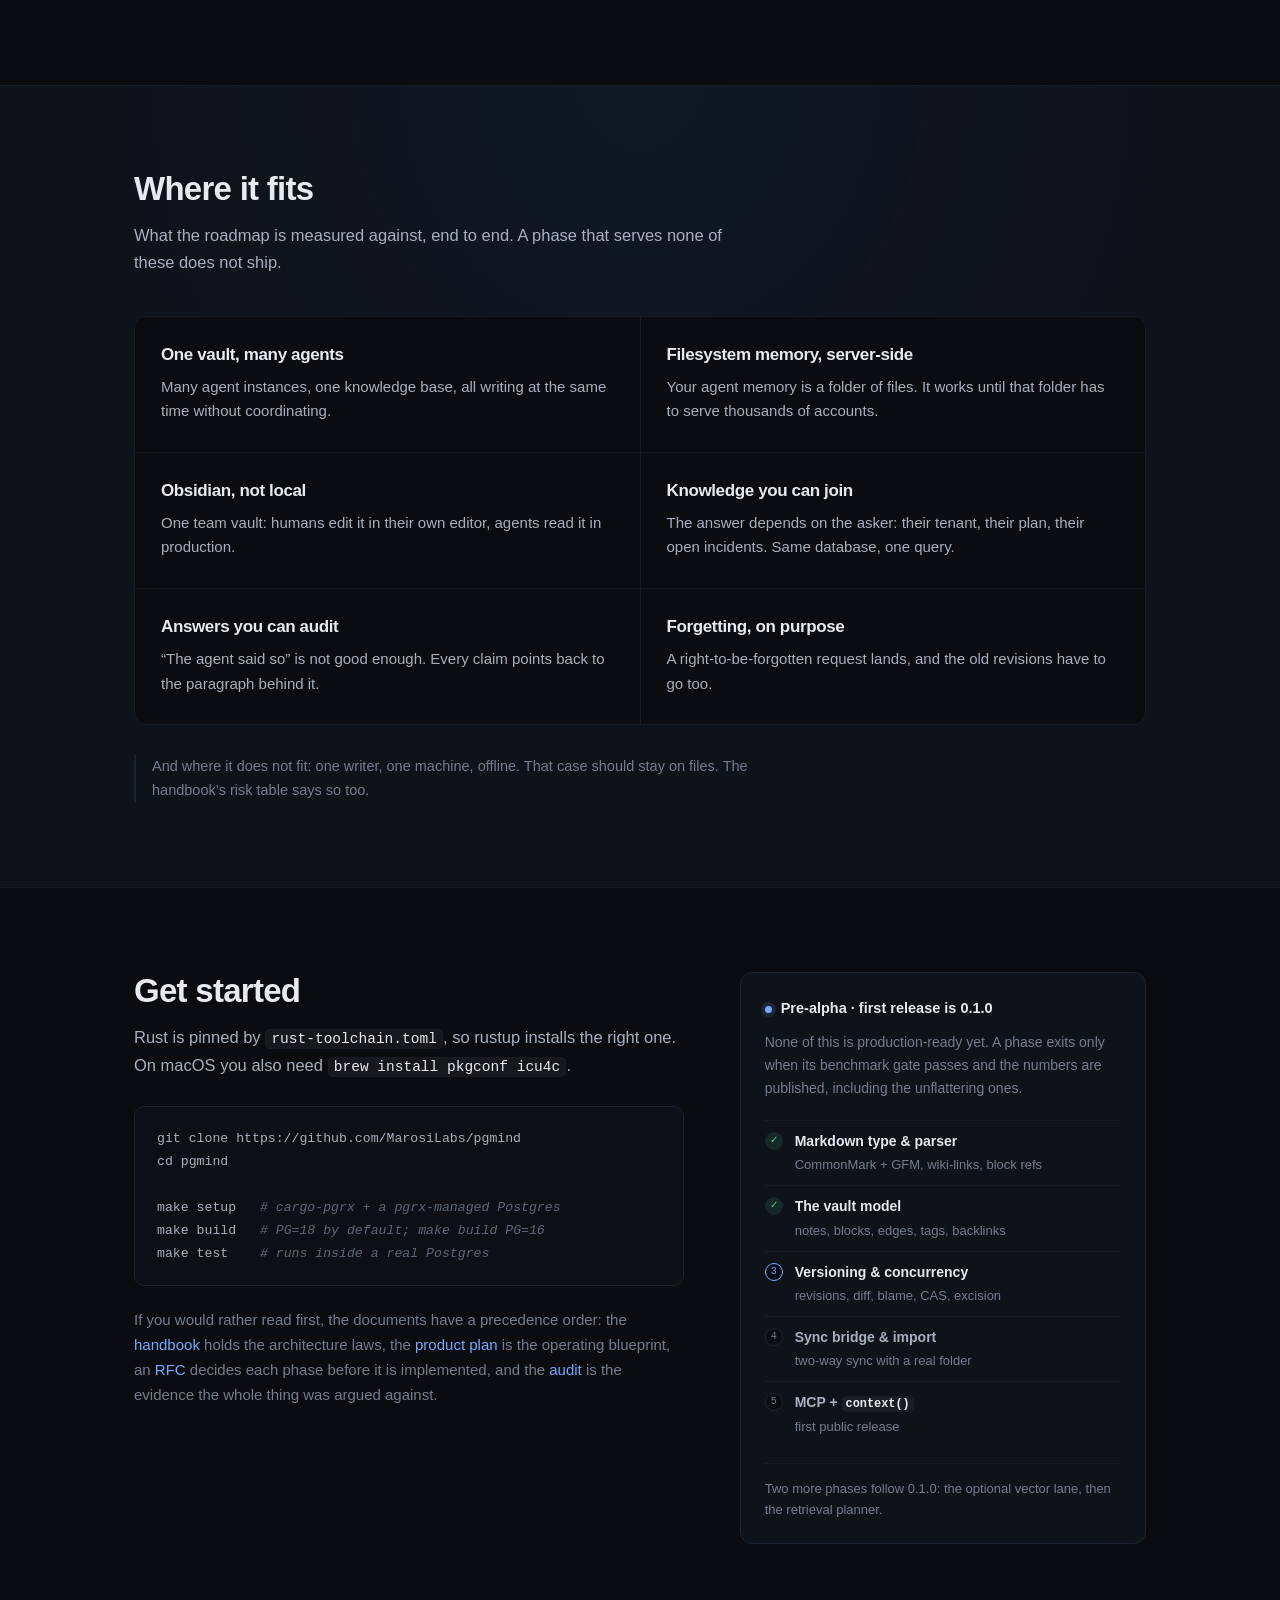
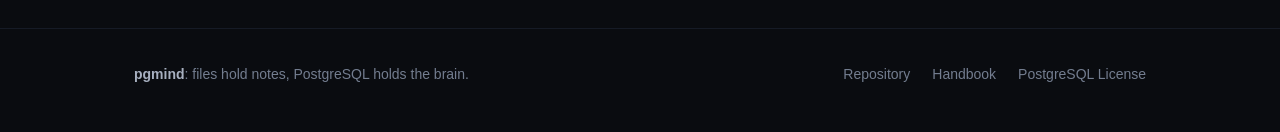
==== commit 13a9b6df: "website: the doc links follow the move, and the SQL names real functions Four of the landing page's " ====
--- a/website/index.html
+++ b/website/index.html
@@ -162,7 +162,7 @@
 -- Add one line under a heading, without reading or rewriting the note.
 SELECT knowledge.append_to_section(
     'projects/auth',
-    ARRAY['Decisions'],
+    ARRAY['Auth','Decisions'],
     $md$- Rotate refresh tokens every 24h #decision$md$
 );</code></pre>
           <p class="note"><span class="badge ok">In main</span> There are finer-grained edits too (<code>update_block</code>, <code>move_block</code>, <code>split_block</code>, <code>merge_blocks</code>), so two agents working on different paragraphs of the same note never collide.</p>
@@ -171,11 +171,11 @@
         <div class="panel" role="tabpanel" id="panel-query" aria-labelledby="tab-query" tabindex="0" hidden>
 <pre><code class="sql">-- Table of contents. Headings are already rows, so nothing is re-read.
 SELECT attrs->>'level' AS level, attrs->>'text' AS heading
-FROM   knowledge.blocks_by_path('projects/auth')
+FROM   knowledge.blocks('projects/auth')
 WHERE  kind = 'heading';
 
 -- Then read back just one section
-SELECT knowledge.read_section('projects/auth', ARRAY['Decisions']);
+SELECT knowledge.read_section('projects/auth', ARRAY['Auth','Decisions']);
 
 -- What links to this note, and from which paragraph
 SELECT src_path, kind, excerpt
@@ -203,7 +203,7 @@
 FROM   knowledge.blame('projects/auth');
 
 -- The note as it looked a week ago
-SELECT knowledge.read_as_of_time('projects/auth', now() - interval '7 days');</code></pre>
+SELECT knowledge.read_as_of('projects/auth', now() - interval '7 days');</code></pre>
           <p class="note"><span class="badge ok">In main</span> Versions are stored as deltas, so keeping all of them is cheap. <code>source</code> tells you whether a change came from your app or from a folder sync, and blame is honest about the rare cases where a paragraph was matched up by guesswork rather than tracked.</p>
         </div>
 
@@ -241,12 +241,12 @@
 
 -- What the paragraph said at the moment the agent read it
 SELECT heading_path, content
-FROM   knowledge.blocks_as_of_rev('projects/auth', $2)
+FROM   knowledge.blocks_as_of('projects/auth', $2)
 WHERE  block_id = $1;
 
 -- Where it sits in the note today, so your UI can scroll to it
 SELECT heading_path, span_start, span_end
-FROM   knowledge.blocks_by_path('projects/auth')
+FROM   knowledge.blocks('projects/auth')
 WHERE  block_id = $1;
 
 -- And who put it there
@@ -351,13 +351,13 @@
 make test    # runs inside a real Postgres</code></pre>
         <p class="start-more">
           If you would rather read first, the documents have a precedence order:
-          the <a href="https://github.com/MarosiLabs/pgmind/blob/main/PGMIND.md">handbook</a>
+          the <a href="https://github.com/MarosiLabs/pgmind/blob/main/docs/PGMIND.md">handbook</a>
           holds the architecture laws, the
           <a href="https://github.com/MarosiLabs/pgmind/blob/main/docs/PRODUCT-PLAN.md">product plan</a>
           is the operating blueprint, an
           <a href="https://github.com/MarosiLabs/pgmind/tree/main/docs/rfcs">RFC</a>
           decides each phase before it is implemented, and the
-          <a href="https://github.com/MarosiLabs/pgmind/blob/main/AUDIT.md">audit</a>
+          <a href="https://github.com/MarosiLabs/pgmind/blob/main/docs/archive/AUDIT.md">audit</a>
           is the evidence the whole thing was argued against.
         </p>
       </div>
@@ -390,7 +390,7 @@
     <p><b>pgmind</b>: files hold notes, PostgreSQL holds the brain.</p>
     <p class="foot-links">
       <a href="https://github.com/MarosiLabs/pgmind">Repository</a>
-      <a href="https://github.com/MarosiLabs/pgmind/blob/main/PGMIND.md">Handbook</a>
+      <a href="https://github.com/MarosiLabs/pgmind/blob/main/docs/PGMIND.md">Handbook</a>
       <a href="https://github.com/MarosiLabs/pgmind/blob/main/LICENSE">PostgreSQL License</a>
     </p>
   </div>
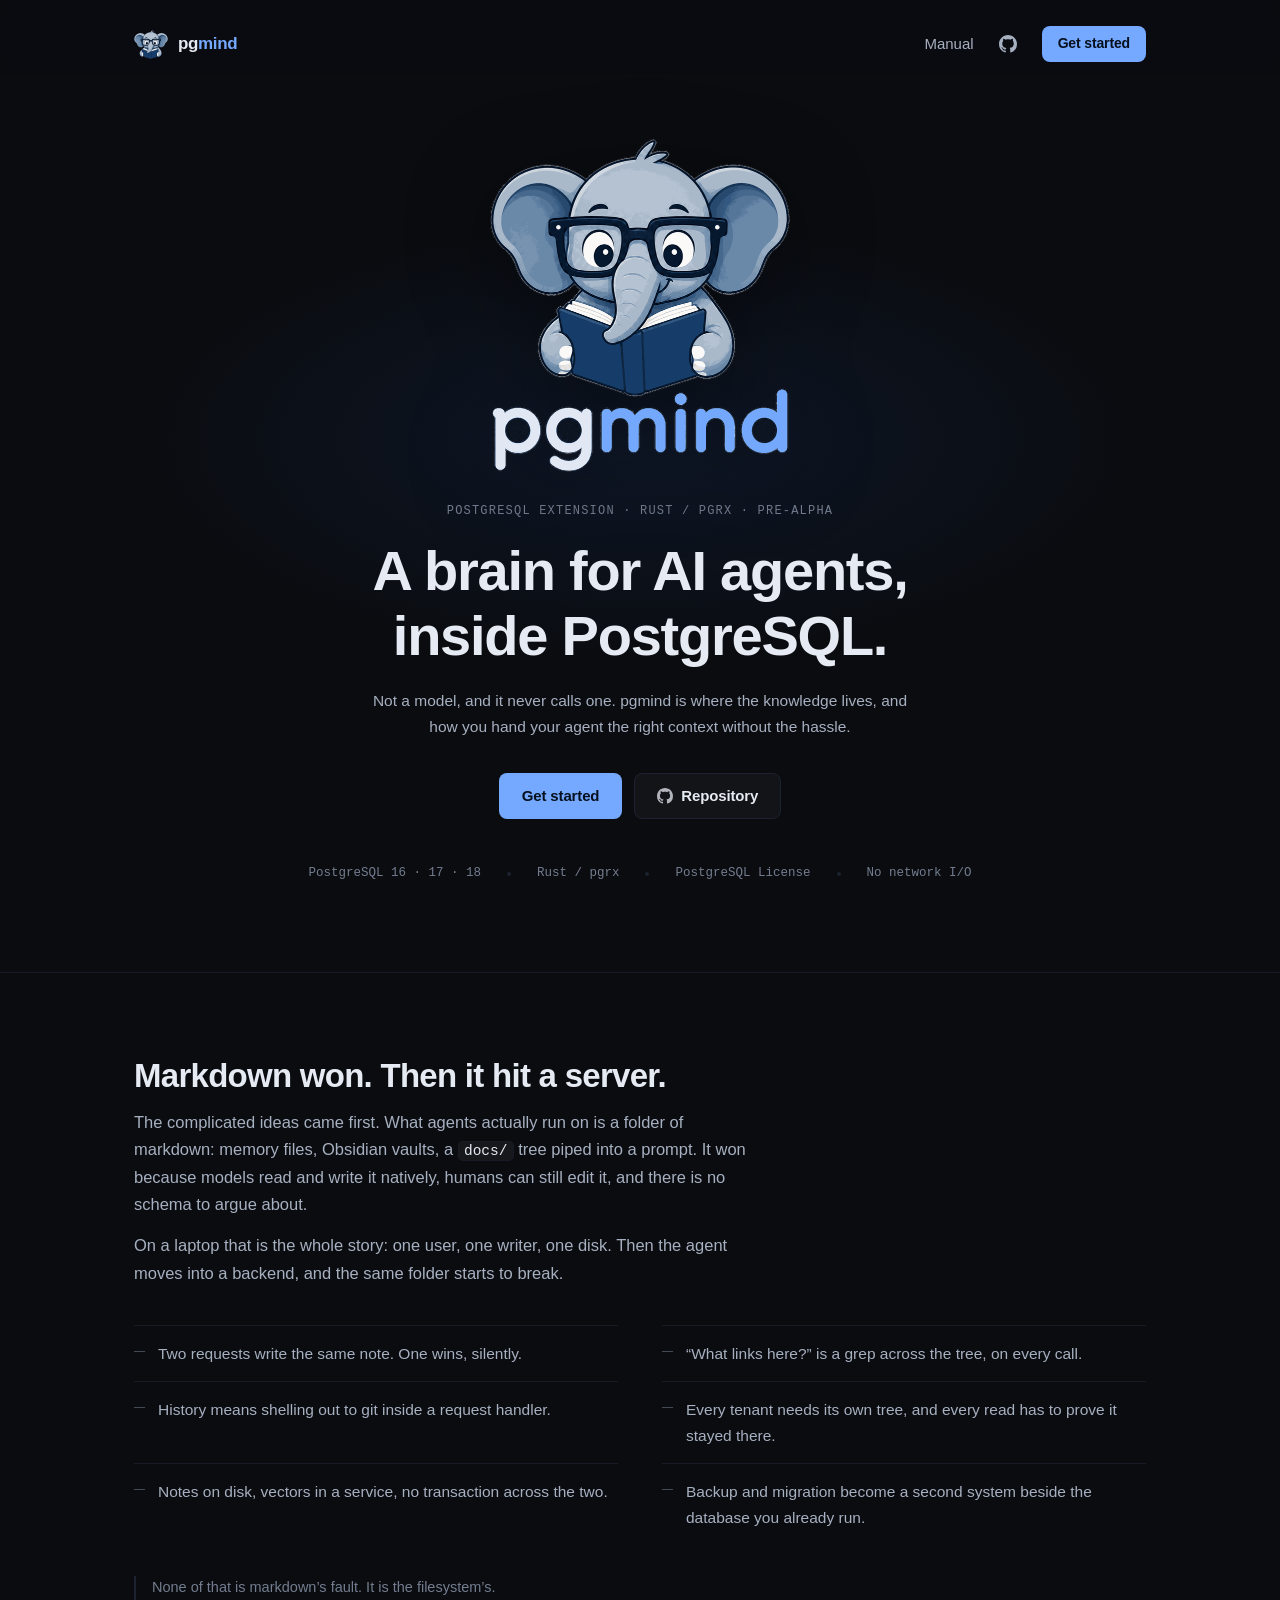
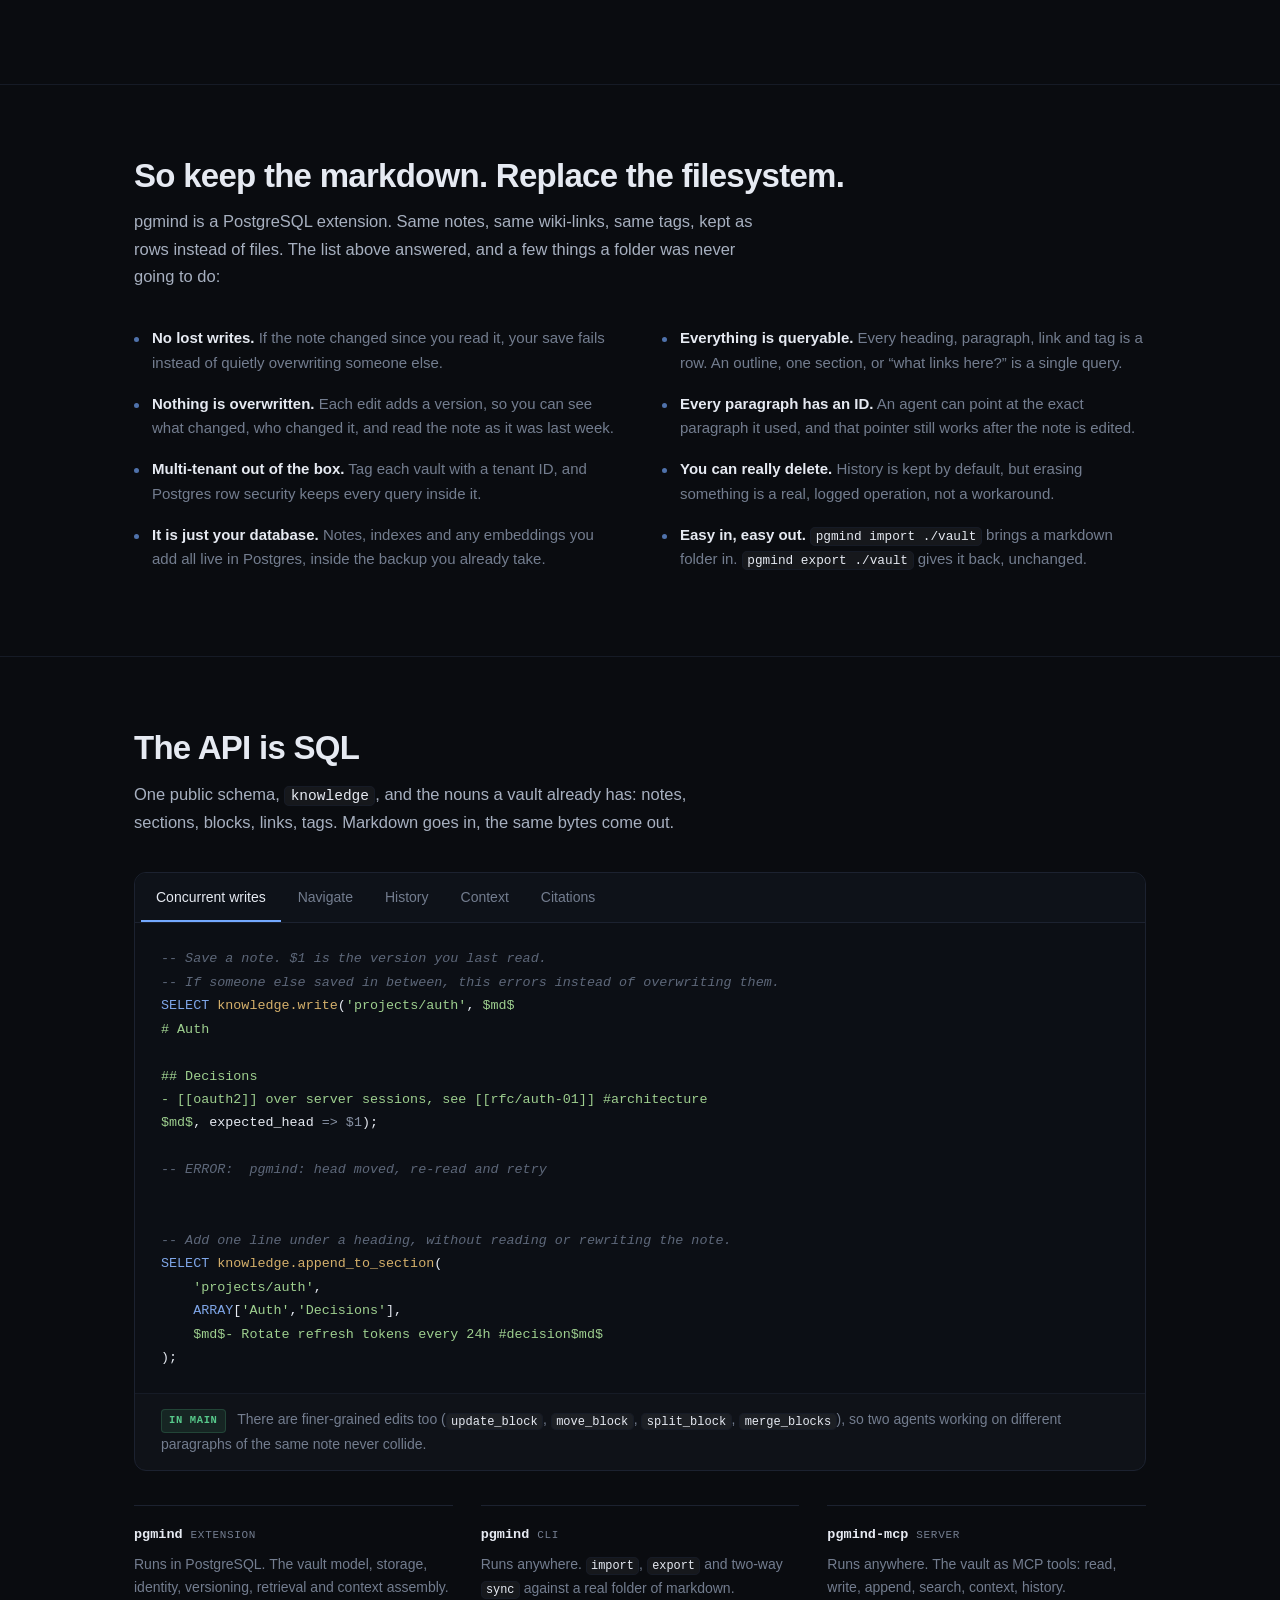
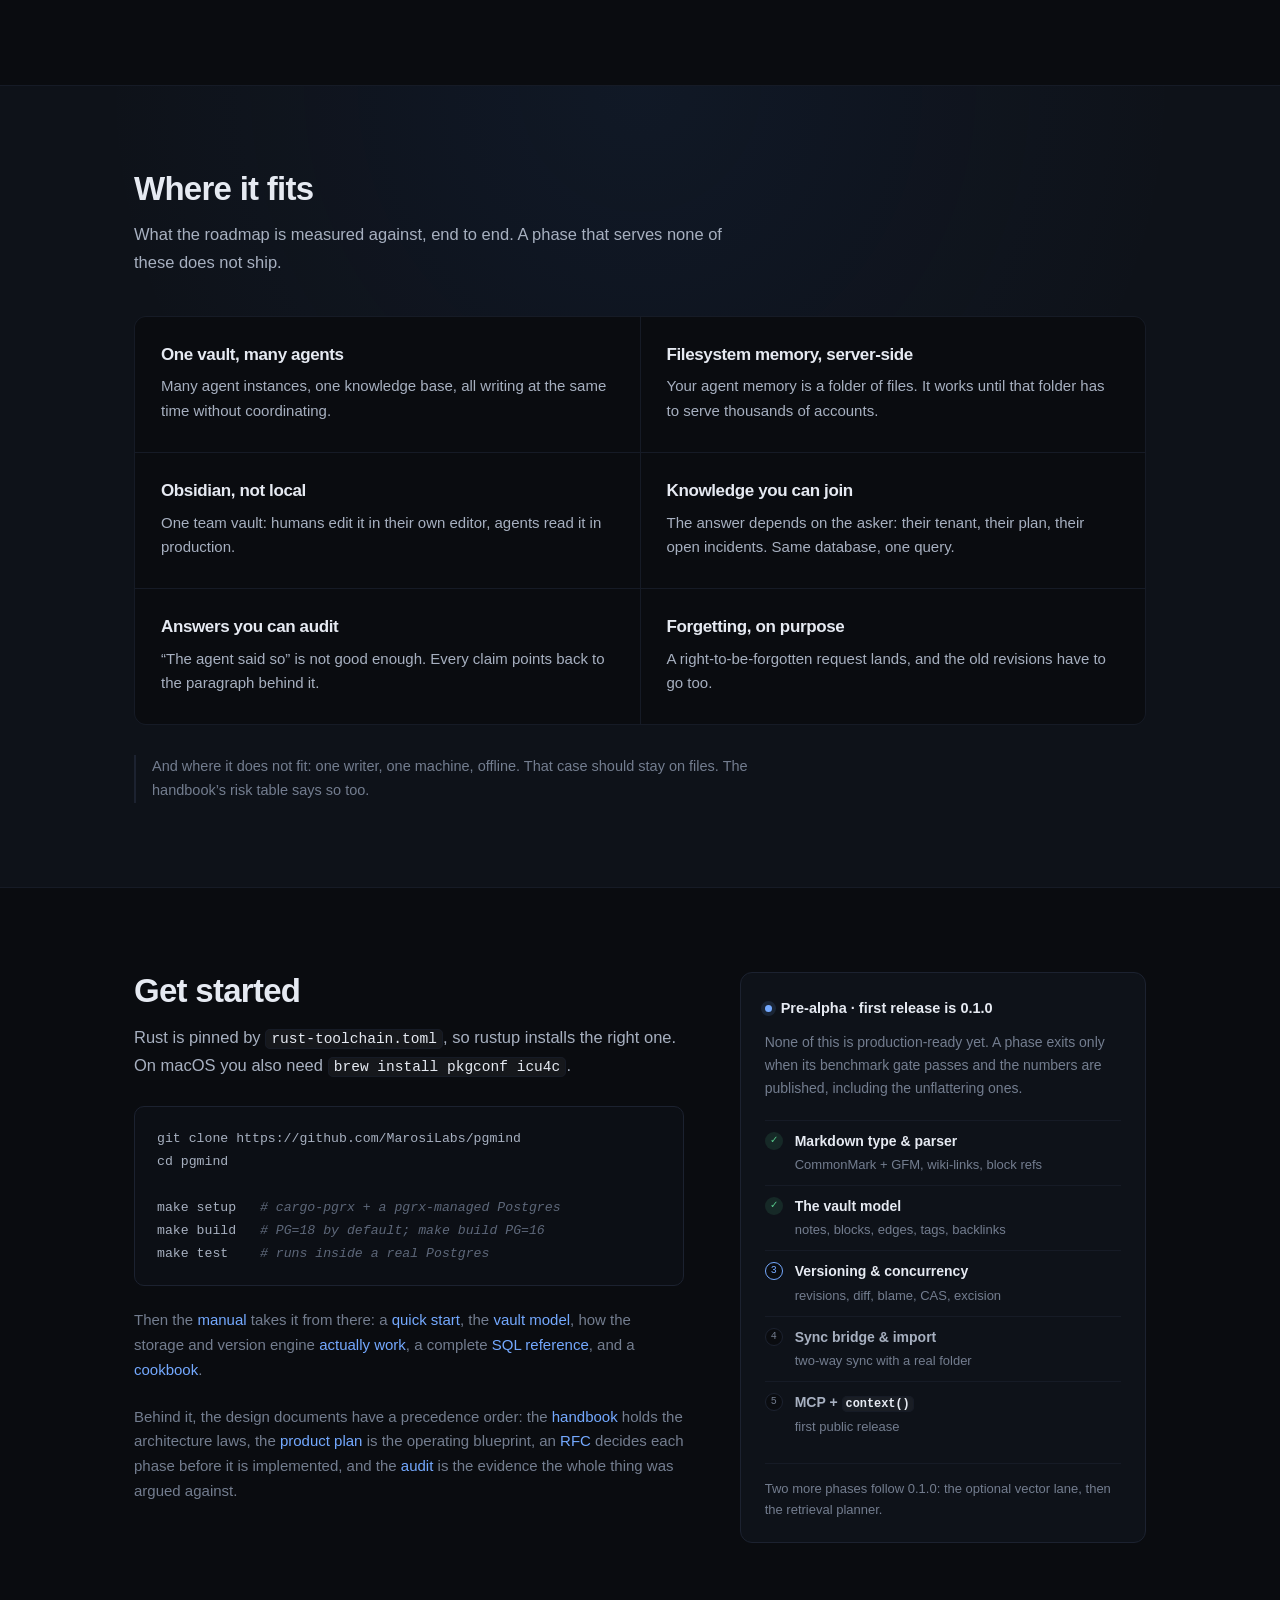
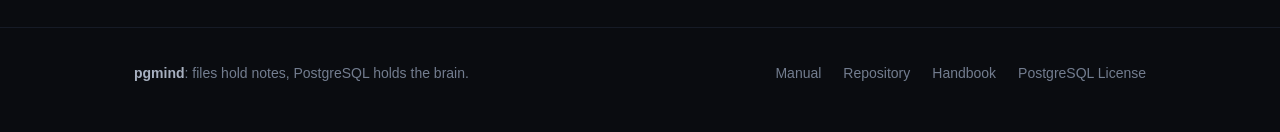
==== commit fa75dfe1: "feat: update docs and website" ====
--- a/website/index.html
+++ b/website/index.html
@@ -3,17 +3,104 @@
 <head>
 <meta charset="utf-8">
 <meta name="viewport" content="width=device-width, initial-scale=1">
+
 <title>pgmind: an Obsidian-shaped vault, stored as PostgreSQL rows</title>
-<meta name="description" content="A PostgreSQL extension that stores a markdown knowledge vault as relational rows: notes, sections, blocks, wiki-links and tags, with append-only revisions, compare-and-swap writes and block-level history. No model is invoked anywhere inside it.">
+<meta name="description" content="A PostgreSQL extension that stores a markdown knowledge vault as rows: notes, sections, blocks, wiki-links and tags, versioned and queryable in SQL.">
+<link rel="canonical" href="https://marosilabs.github.io/pgmind/">
+<meta name="author" content="Marosi Labs">
+<meta name="robots" content="index, follow, max-snippet:-1, max-image-preview:large, max-video-preview:-1">
+
 <meta name="theme-color" content="#0a0c10">
-<link rel="icon" href="assets/favicon.png" type="image/png">
+<meta name="color-scheme" content="dark">
+<link rel="icon" href="assets/favicon.png" type="image/png" sizes="180x180">
 <link rel="apple-touch-icon" href="assets/favicon.png">
+
+<!-- The hero logo is the LCP element and sits behind a render-blocking
+     stylesheet, so the preload is what actually starts its download early. -->
+<link rel="preload" as="image" href="assets/logo.png" fetchpriority="high">
+<link rel="stylesheet" href="styles.css">
+
+<!-- Absolute URLs: og:image is fetched by crawlers that do not resolve
+     relative paths against the page. -->
 <meta property="og:type" content="website">
+<meta property="og:site_name" content="pgmind">
+<meta property="og:locale" content="en_US">
+<meta property="og:url" content="https://marosilabs.github.io/pgmind/">
 <meta property="og:title" content="pgmind: an Obsidian-shaped vault, stored as PostgreSQL rows">
 <meta property="og:description" content="Notes, sections, blocks, wiki-links and tags as relational rows with append-only revisions. Compare-and-swap writes, block-level history, and a query surface a folder cannot offer.">
-<meta property="og:image" content="assets/logo.png">
+<meta property="og:image" content="https://marosilabs.github.io/pgmind/assets/og.png">
+<meta property="og:image:type" content="image/png">
+<meta property="og:image:width" content="1200">
+<meta property="og:image:height" content="630">
+<meta property="og:image:alt" content="The pgmind wordmark: an elephant in glasses reading a book.">
+
 <meta name="twitter:card" content="summary_large_image">
-<link rel="stylesheet" href="styles.css">
+<meta name="twitter:title" content="pgmind: an Obsidian-shaped vault, stored as PostgreSQL rows">
+<meta name="twitter:description" content="Notes, sections, blocks, wiki-links and tags as relational rows with append-only revisions. Compare-and-swap writes, block-level history, and a query surface a folder cannot offer.">
+<meta name="twitter:image" content="https://marosilabs.github.io/pgmind/assets/og.png">
+<meta name="twitter:image:alt" content="The pgmind wordmark: an elephant in glasses reading a book.">
+
+<!-- robots.txt is only honoured at a host root, and this is a project page
+     under /pgmind/. The sitemap link is therefore the discovery path that
+     works without owning marosilabs.github.io/robots.txt. -->
+<link rel="sitemap" type="application/xml" href="sitemap.xml">
+
+<script type="application/ld+json">
+{
+  "@context": "https://schema.org",
+  "@graph": [
+    {
+      "@type": "Organization",
+      "@id": "https://github.com/MarosiLabs#organization",
+      "name": "Marosi Labs",
+      "url": "https://github.com/MarosiLabs",
+      "logo": "https://marosilabs.github.io/pgmind/assets/logo.png"
+    },
+    {
+      "@type": "WebSite",
+      "@id": "https://marosilabs.github.io/pgmind/#website",
+      "url": "https://marosilabs.github.io/pgmind/",
+      "name": "pgmind",
+      "inLanguage": "en",
+      "publisher": { "@id": "https://github.com/MarosiLabs#organization" }
+    },
+    {
+      "@type": "WebPage",
+      "@id": "https://marosilabs.github.io/pgmind/#webpage",
+      "url": "https://marosilabs.github.io/pgmind/",
+      "name": "pgmind: an Obsidian-shaped vault, stored as PostgreSQL rows",
+      "description": "A PostgreSQL extension that stores a markdown knowledge vault as rows: notes, sections, blocks, wiki-links and tags, versioned and queryable in SQL.",
+      "inLanguage": "en",
+      "isPartOf": { "@id": "https://marosilabs.github.io/pgmind/#website" },
+      "primaryImageOfPage": "https://marosilabs.github.io/pgmind/assets/og.png",
+      "mainEntity": { "@id": "https://marosilabs.github.io/pgmind/#software" }
+    },
+    {
+      "@type": ["SoftwareApplication", "SoftwareSourceCode"],
+      "@id": "https://marosilabs.github.io/pgmind/#software",
+      "name": "pgmind",
+      "description": "A PostgreSQL extension that stores a markdown knowledge vault as relational rows: notes, sections, blocks, wiki-links and tags, with append-only revisions, compare-and-swap writes and block-level history. No model is invoked anywhere inside it.",
+      "url": "https://marosilabs.github.io/pgmind/",
+      "applicationCategory": "DeveloperApplication",
+      "applicationSubCategory": "PostgreSQL extension",
+      "operatingSystem": "Linux, macOS",
+      "runtimePlatform": "PostgreSQL 16, PostgreSQL 17, PostgreSQL 18",
+      "programmingLanguage": "Rust",
+      "codeRepository": "https://github.com/MarosiLabs/pgmind",
+      "license": "https://github.com/MarosiLabs/pgmind/blob/main/LICENSE",
+      "isAccessibleForFree": true,
+      "offers": {
+        "@type": "Offer",
+        "price": "0",
+        "priceCurrency": "USD"
+      },
+      "author": { "@id": "https://github.com/MarosiLabs#organization" },
+      "image": "https://marosilabs.github.io/pgmind/assets/og.png",
+      "keywords": "PostgreSQL, PostgreSQL extension, markdown, knowledge base, Obsidian, wiki-links, agent memory, retrieval, MCP, pgrx, Rust"
+    }
+  ]
+}
+</script>
 </head>
 <body>
 
@@ -36,11 +123,11 @@
       <span><b>pg</b>mind</span>
     </a>
     <nav class="head-nav">
+      <a href="docs/">Manual</a>
       <a class="icon-link" href="https://github.com/MarosiLabs/pgmind" aria-label="Repository on GitHub">
         <svg width="18" height="18" aria-hidden="true"><use href="#gh"/></svg>
       </a>
-      <!-- TODO: repoint to the standalone getting-started page once it exists -->
-      <a class="btn btn-primary btn-sm" href="#get-started">Get started</a>
+      <a class="btn btn-primary btn-sm" href="docs/quickstart.html">Get started</a>
     </nav>
   </div>
 </header>
@@ -49,7 +136,7 @@
 
   <section class="hero" id="top">
     <div class="wrap">
-      <img class="hero-logo" src="assets/logo.png" alt="pgmind" width="1000" height="1109" fetchpriority="high">
+      <img class="hero-logo" src="assets/logo.png" alt="pgmind" width="600" height="665" fetchpriority="high" decoding="async">
 
       <p class="eyebrow">PostgreSQL extension · Rust / pgrx · pre&#8209;alpha</p>
 
@@ -61,8 +148,7 @@
       </p>
 
       <div class="cta">
-        <!-- TODO: repoint to the standalone getting-started page once it exists -->
-        <a class="btn btn-primary" href="#get-started">Get started</a>
+        <a class="btn btn-primary" href="docs/quickstart.html">Get started</a>
         <a class="btn btn-ghost" href="https://github.com/MarosiLabs/pgmind">
           <svg width="16" height="16" aria-hidden="true"><use href="#gh"/></svg>
           Repository
@@ -350,7 +436,15 @@
 make build   # PG=18 by default; make build PG=16
 make test    # runs inside a real Postgres</code></pre>
         <p class="start-more">
-          If you would rather read first, the documents have a precedence order:
+          Then the <a href="docs/">manual</a> takes it from there: a
+          <a href="docs/quickstart.html">quick start</a>, the
+          <a href="docs/concepts.html">vault model</a>, how the storage and version
+          engine <a href="docs/internals.html">actually work</a>, a complete
+          <a href="docs/sql.html">SQL reference</a>, and a
+          <a href="docs/cookbook.html">cookbook</a>.
+        </p>
+        <p class="start-more">
+          Behind it, the design documents have a precedence order:
           the <a href="https://github.com/MarosiLabs/pgmind/blob/main/docs/PGMIND.md">handbook</a>
           holds the architecture laws, the
           <a href="https://github.com/MarosiLabs/pgmind/blob/main/docs/PRODUCT-PLAN.md">product plan</a>
@@ -389,6 +483,7 @@
   <div class="wrap foot-inner">
     <p><b>pgmind</b>: files hold notes, PostgreSQL holds the brain.</p>
     <p class="foot-links">
+      <a href="docs/">Manual</a>
       <a href="https://github.com/MarosiLabs/pgmind">Repository</a>
       <a href="https://github.com/MarosiLabs/pgmind/blob/main/docs/PGMIND.md">Handbook</a>
       <a href="https://github.com/MarosiLabs/pgmind/blob/main/LICENSE">PostgreSQL License</a>
--- a/website/styles.css
+++ b/website/styles.css
@@ -108,6 +108,12 @@
 
 .head-nav { display: flex; align-items: center; gap: 18px; }
 
+/* Plain text links in the header sit between the wordmark and the CTA, so they
+   read as navigation rather than as body links — the accent is reserved for
+   the button. */
+.head-nav > a:not(.btn):not(.icon-link) { color: var(--ink-dim); font-size: 15px; }
+.head-nav > a:not(.btn):not(.icon-link):hover { color: var(--ink); text-decoration: none; }
+
 .icon-link {
   display: inline-flex; align-items: center; justify-content: center;
   width: 32px; height: 32px; border-radius: 7px;
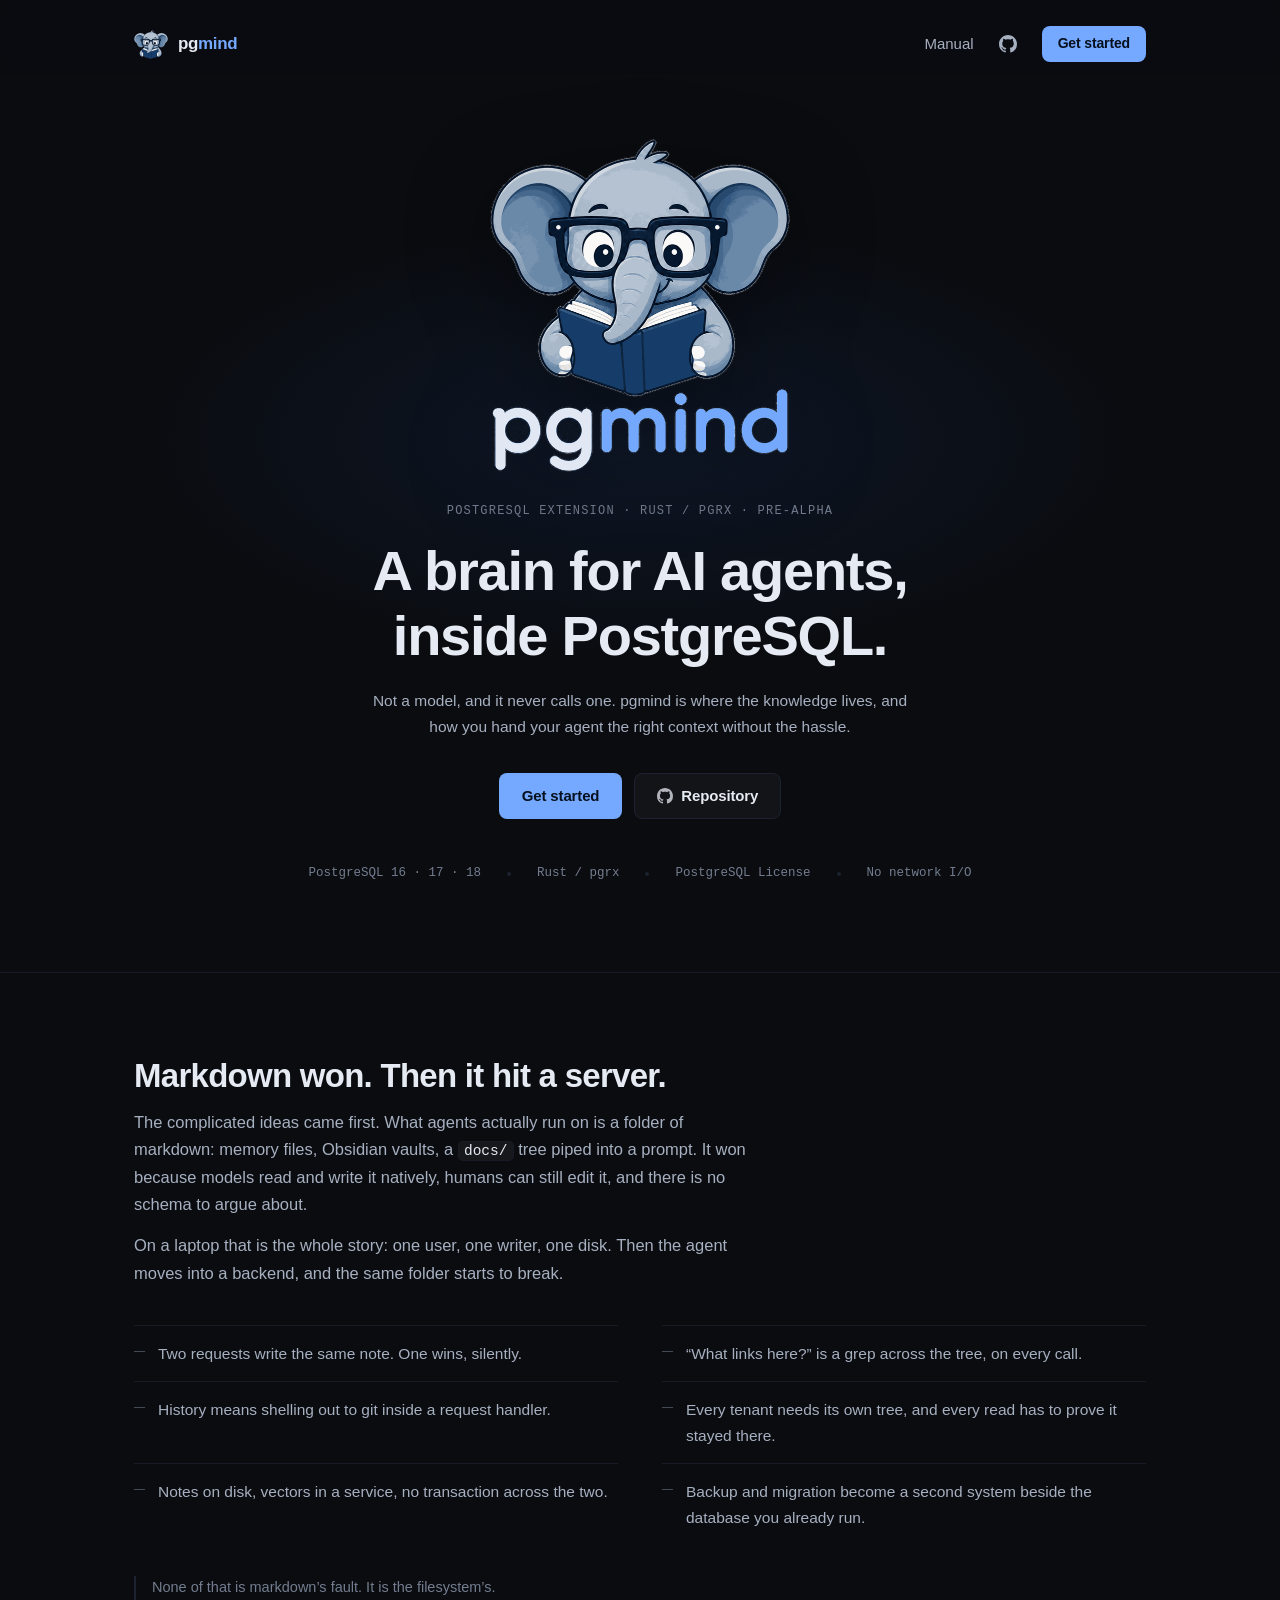
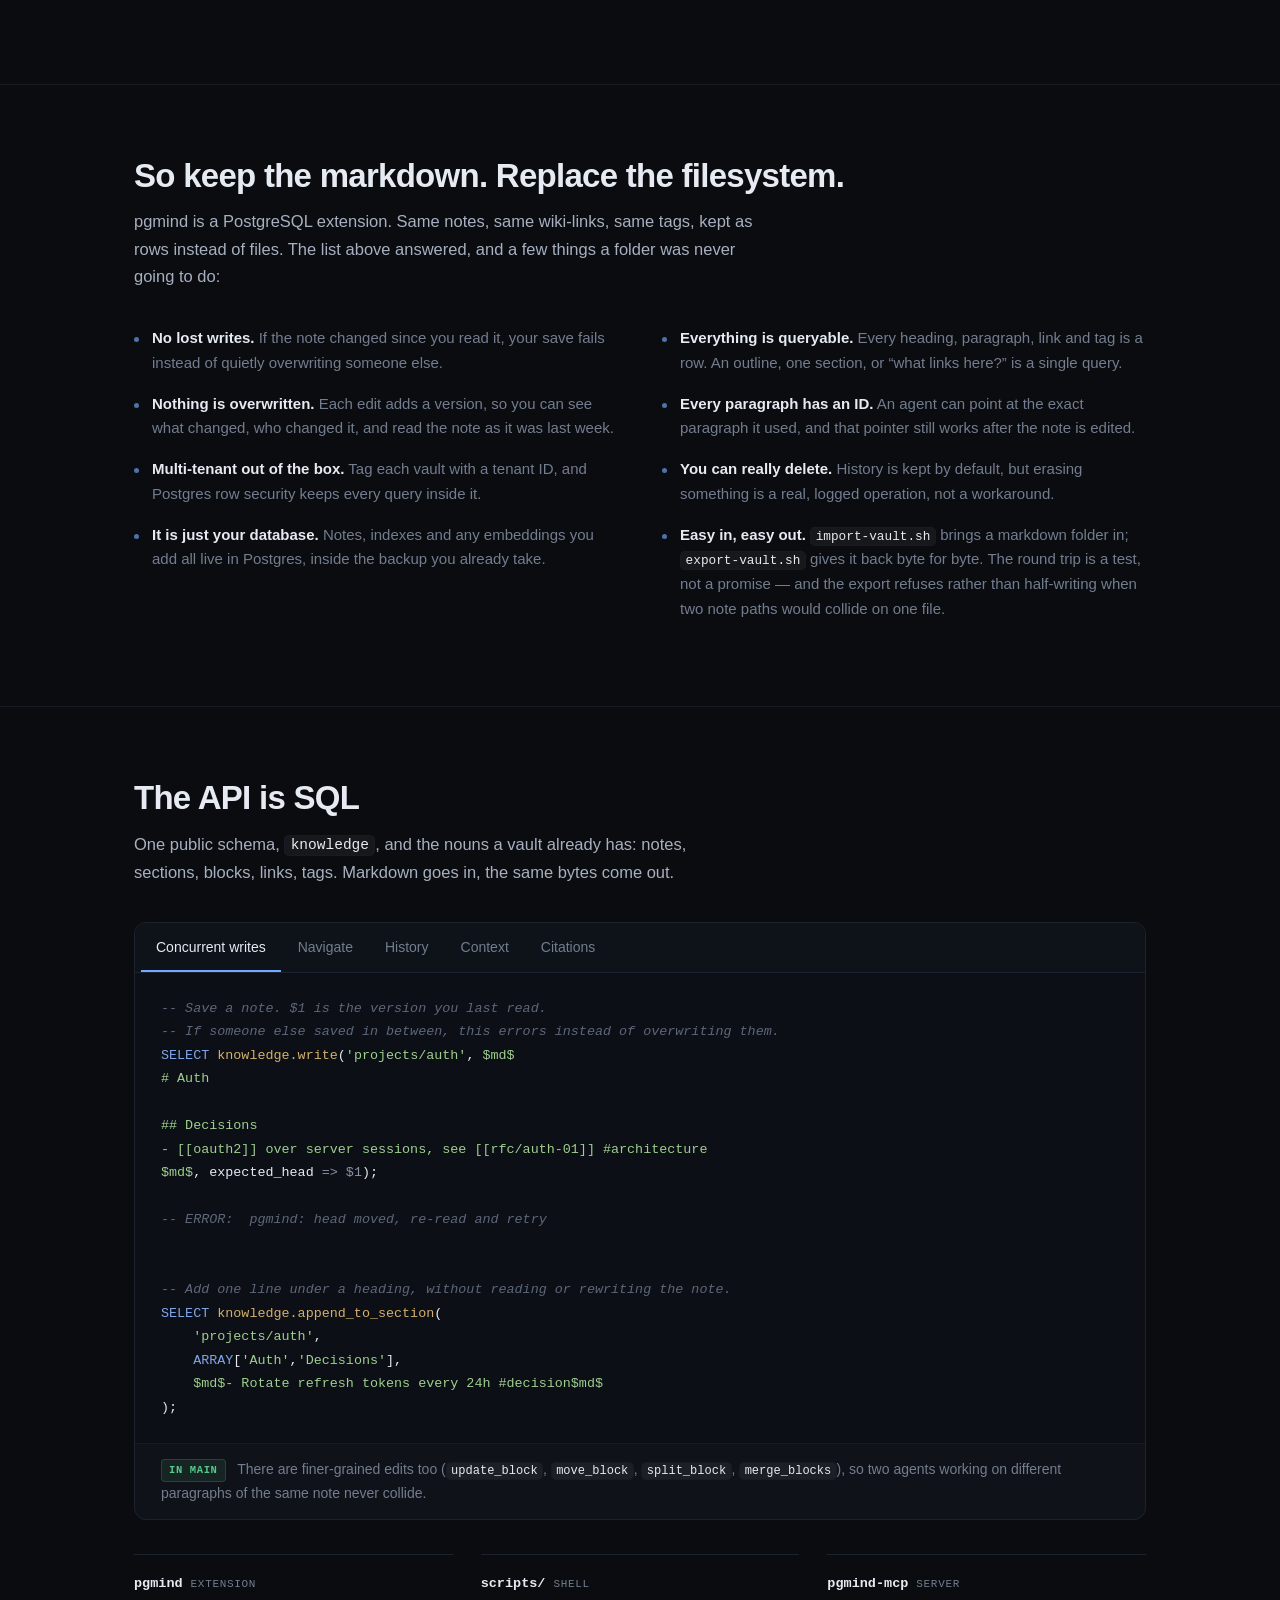
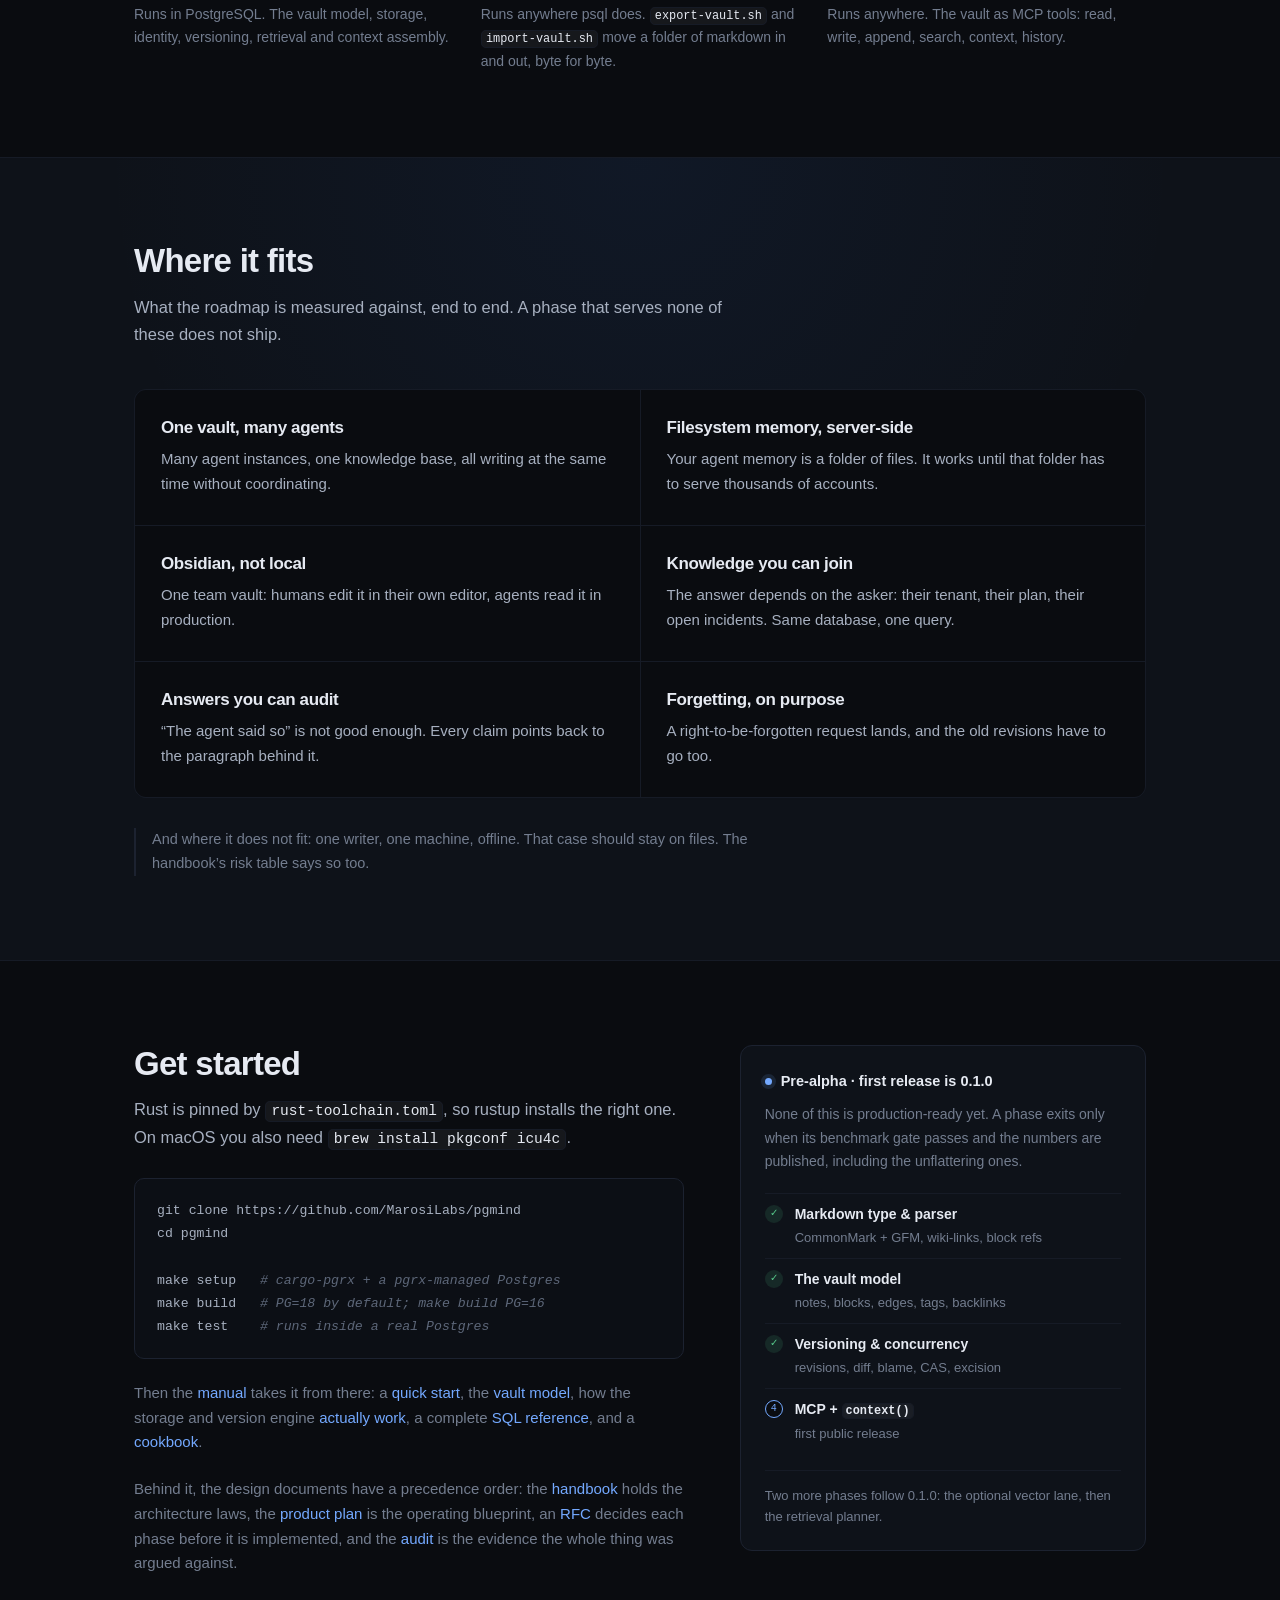
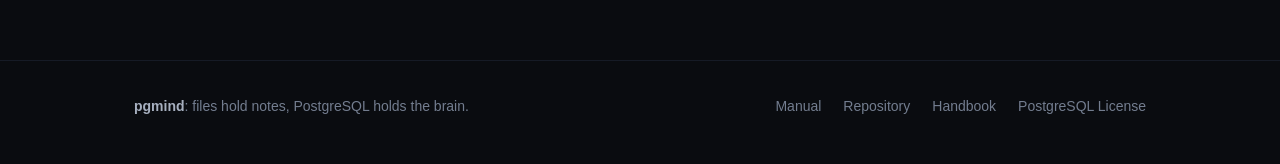
==== commit d037731e: "Cut the sync bridge; withdraw RFC-006; ship the half law 4 needs The two-way filesystem sync bridge " ====
--- a/website/index.html
+++ b/website/index.html
@@ -210,7 +210,7 @@
         <li><b>Multi-tenant out of the box.</b> Tag each vault with a tenant ID, and Postgres row security keeps every query inside it.</li>
         <li><b>You can really delete.</b> History is kept by default, but erasing something is a real, logged operation, not a workaround.</li>
         <li><b>It is just your database.</b> Notes, indexes and any embeddings you add all live in Postgres, inside the backup you already take.</li>
-        <li><b>Easy in, easy out.</b> <code class="nowrap">pgmind import ./vault</code> brings a markdown folder in. <code class="nowrap">pgmind export ./vault</code> gives it back, unchanged.</li>
+        <li><b>Easy in, easy out.</b> <code class="nowrap">import-vault.sh</code> brings a markdown folder in; <code class="nowrap">export-vault.sh</code> gives it back byte for byte. The round trip is a test, not a promise — and the export refuses rather than half-writing when two note paths would collide on one file.</li>
       </ul>
     </div>
   </section>
@@ -290,7 +290,7 @@
 
 -- The note as it looked a week ago
 SELECT knowledge.read_as_of('projects/auth', now() - interval '7 days');</code></pre>
-          <p class="note"><span class="badge ok">In main</span> Versions are stored as deltas, so keeping all of them is cheap. <code>source</code> tells you whether a change came from your app or from a folder sync, and blame is honest about the rare cases where a paragraph was matched up by guesswork rather than tracked.</p>
+          <p class="note"><span class="badge ok">In main</span> Versions are stored as deltas, so keeping all of them is cheap. <code>author</code> and <code>source</code> record who claimed the write and how it arrived, and blame is honest about the rare cases where a paragraph was matched up by guesswork rather than tracked.</p>
         </div>
 
         <div class="panel" role="tabpanel" id="panel-context" aria-labelledby="tab-context" tabindex="0" hidden>
@@ -349,8 +349,8 @@
           <p>Runs in PostgreSQL. The vault model, storage, identity, versioning, retrieval and context assembly.</p>
         </li>
         <li>
-          <b>pgmind</b><span class="where">CLI</span>
-          <p>Runs anywhere. <code>import</code>, <code>export</code> and two-way <code>sync</code> against a real folder of markdown.</p>
+          <b>scripts/</b><span class="where">shell</span>
+          <p>Runs anywhere psql does. <code>export-vault.sh</code> and <code>import-vault.sh</code> move a folder of markdown in and out, byte for byte.</p>
         </li>
         <li>
           <b>pgmind-mcp</b><span class="where">server</span>
@@ -465,9 +465,8 @@
         <ol class="phases">
           <li class="done"><b>Markdown type &amp; parser</b><span>CommonMark + GFM, wiki-links, block refs</span></li>
           <li class="done"><b>The vault model</b><span>notes, blocks, edges, tags, backlinks</span></li>
-          <li class="active"><b>Versioning &amp; concurrency</b><span>revisions, diff, blame, CAS, excision</span></li>
-          <li><b>Sync bridge &amp; import</b><span>two-way sync with a real folder</span></li>
-          <li><b>MCP + <code>context()</code></b><span>first public release</span></li>
+          <li class="done"><b>Versioning &amp; concurrency</b><span>revisions, diff, blame, CAS, excision</span></li>
+          <li class="active"><b>MCP + <code>context()</code></b><span>first public release</span></li>
         </ol>
         <p class="status-foot">
           Two more phases follow 0.1.0: the optional vector lane, then the retrieval
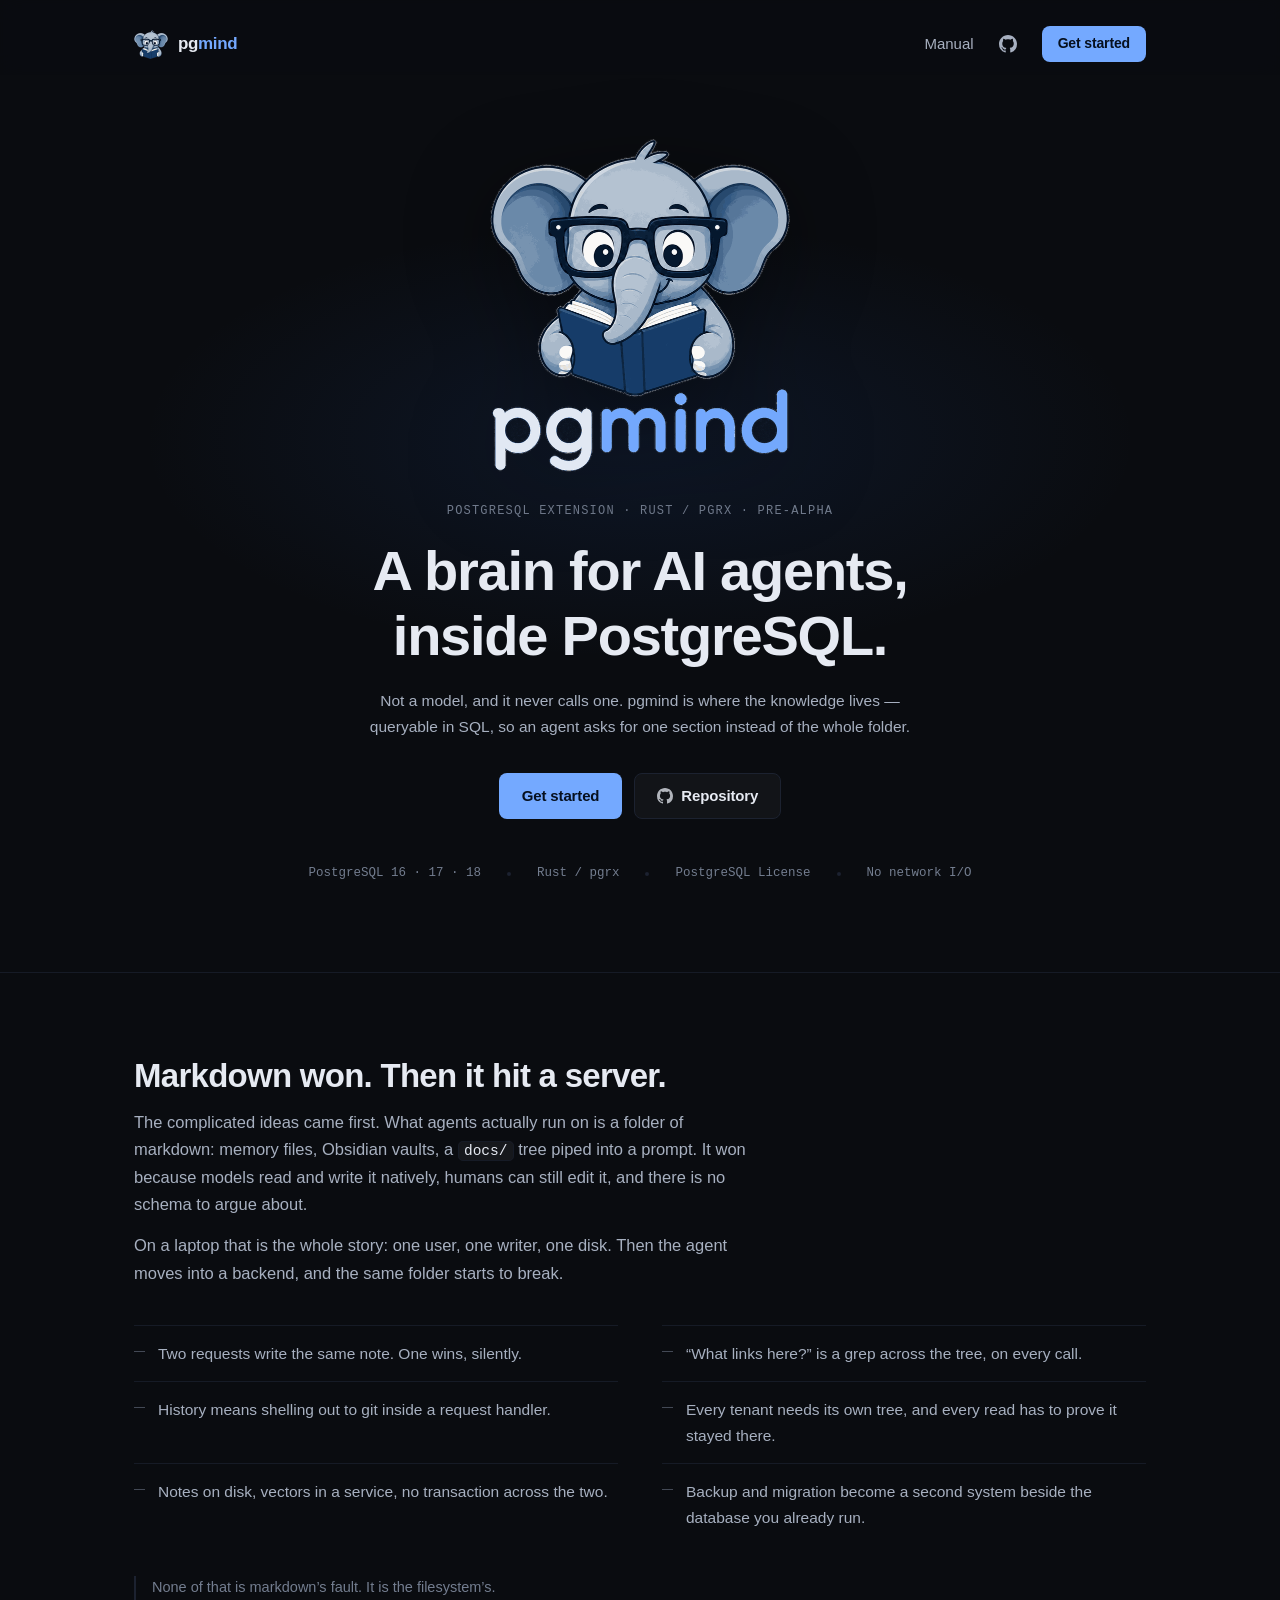
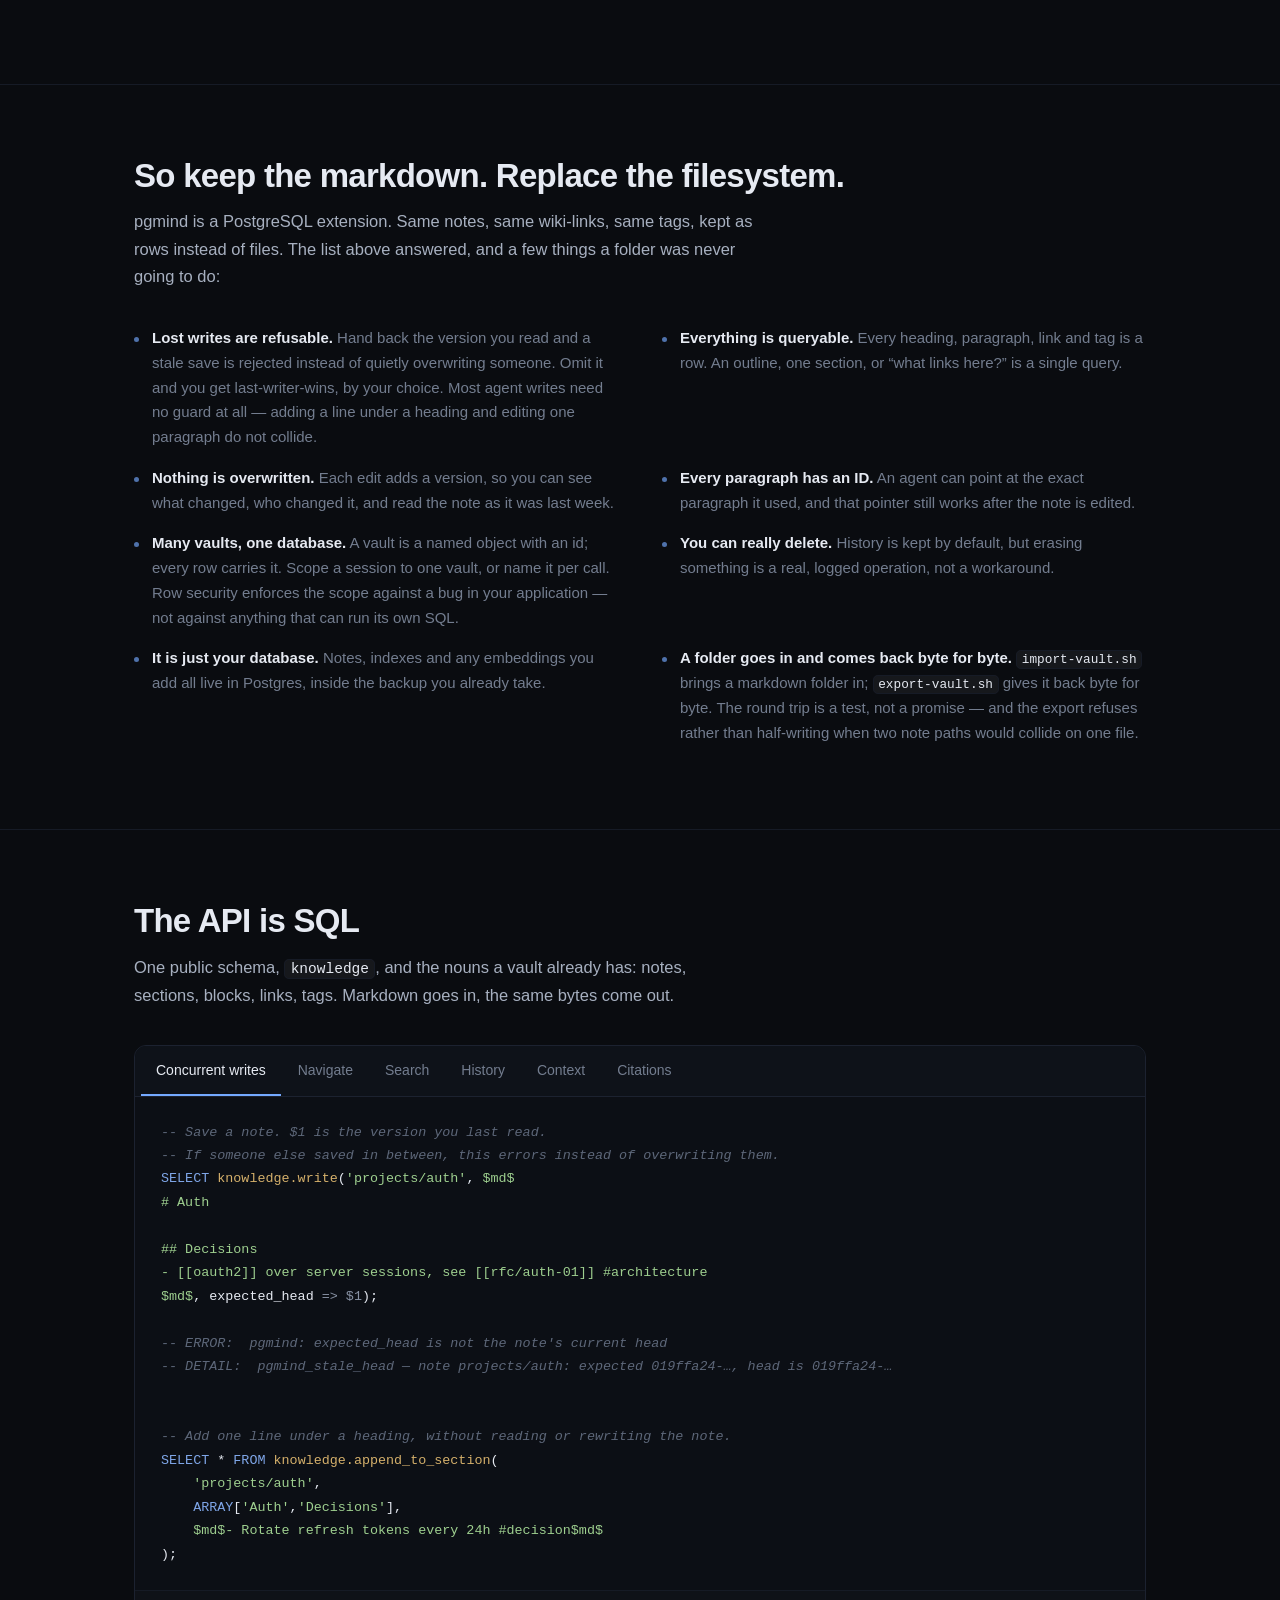
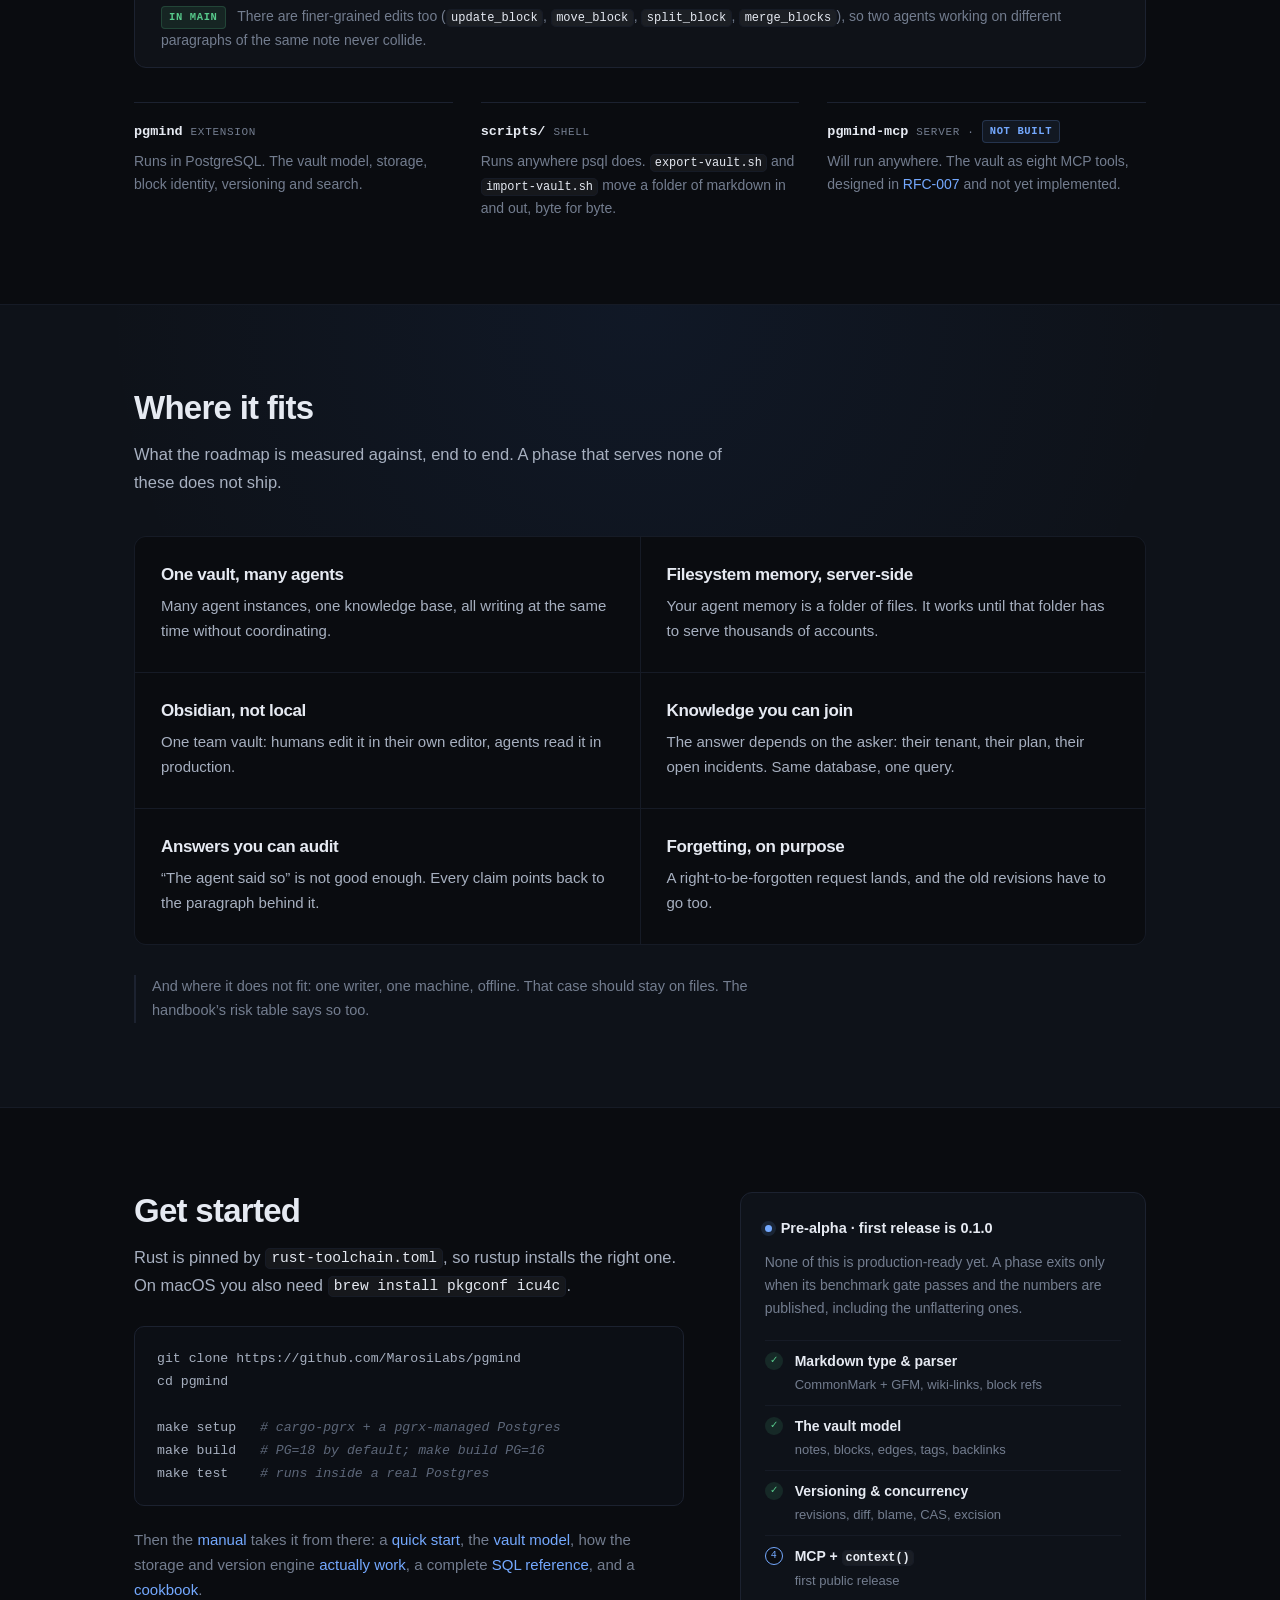
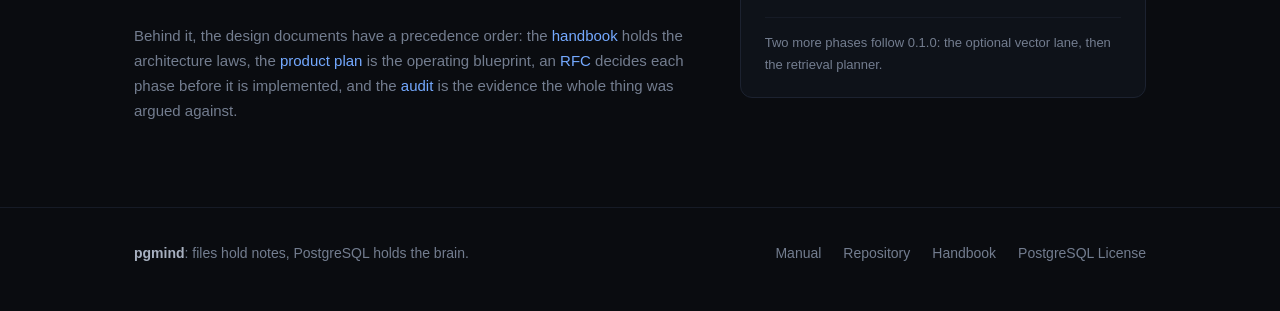
==== commit 25b2bb68: "Audit and update the manual, README and landing page against shipped behaviour; make raise_error exe" ====
--- a/website/index.html
+++ b/website/index.html
@@ -143,8 +143,8 @@
       <h1>A brain for AI agents, <br class="br-wide">inside PostgreSQL.</h1>
 
       <p class="hero-note">
-        Not a model, and it never calls one. pgmind is where the knowledge lives,
-        and how you hand your agent the right context without the hassle.
+        Not a model, and it never calls one. pgmind is where the knowledge lives &mdash;
+        queryable in SQL, so an agent asks for one section instead of the whole folder.
       </p>
 
       <div class="cta">
@@ -203,14 +203,14 @@
       </p>
 
       <ul class="adds reveal">
-        <li><b>No lost writes.</b> If the note changed since you read it, your save fails instead of quietly overwriting someone else.</li>
+        <li><b>Lost writes are refusable.</b> Hand back the version you read and a stale save is rejected instead of quietly overwriting someone. Omit it and you get last-writer-wins, by your choice. Most agent writes need no guard at all &mdash; adding a line under a heading and editing one paragraph do not collide.</li>
         <li><b>Everything is queryable.</b> Every heading, paragraph, link and tag is a row. An outline, one section, or &ldquo;what links here?&rdquo; is a single query.</li>
         <li><b>Nothing is overwritten.</b> Each edit adds a version, so you can see what changed, who changed it, and read the note as it was last week.</li>
         <li><b>Every paragraph has an ID.</b> An agent can point at the exact paragraph it used, and that pointer still works after the note is edited.</li>
-        <li><b>Multi-tenant out of the box.</b> Tag each vault with a tenant ID, and Postgres row security keeps every query inside it.</li>
+        <li><b>Many vaults, one database.</b> A vault is a named object with an id; every row carries it. Scope a session to one vault, or name it per call. Row security enforces the scope against a bug in your application &mdash; not against anything that can run its own SQL.</li>
         <li><b>You can really delete.</b> History is kept by default, but erasing something is a real, logged operation, not a workaround.</li>
         <li><b>It is just your database.</b> Notes, indexes and any embeddings you add all live in Postgres, inside the backup you already take.</li>
-        <li><b>Easy in, easy out.</b> <code class="nowrap">import-vault.sh</code> brings a markdown folder in; <code class="nowrap">export-vault.sh</code> gives it back byte for byte. The round trip is a test, not a promise — and the export refuses rather than half-writing when two note paths would collide on one file.</li>
+        <li><b>A folder goes in and comes back byte for byte.</b> <code class="nowrap">import-vault.sh</code> brings a markdown folder in; <code class="nowrap">export-vault.sh</code> gives it back byte for byte. The round trip is a test, not a promise — and the export refuses rather than half-writing when two note paths would collide on one file.</li>
       </ul>
     </div>
   </section>
@@ -227,6 +227,7 @@
         <div class="tabs" role="tablist" aria-label="pgmind examples">
           <button role="tab" id="tab-write" aria-controls="panel-write" aria-selected="true">Concurrent writes</button>
           <button role="tab" id="tab-query" aria-controls="panel-query" aria-selected="false" tabindex="-1">Navigate</button>
+          <button role="tab" id="tab-search" aria-controls="panel-search" aria-selected="false" tabindex="-1">Search</button>
           <button role="tab" id="tab-history" aria-controls="panel-history" aria-selected="false" tabindex="-1">History</button>
           <button role="tab" id="tab-context" aria-controls="panel-context" aria-selected="false" tabindex="-1">Context</button>
           <button role="tab" id="tab-cite" aria-controls="panel-cite" aria-selected="false" tabindex="-1">Citations</button>
@@ -242,11 +243,12 @@
 - [[oauth2]] over server sessions, see [[rfc/auth-01]] #architecture
 $md$, expected_head => $1);
 
--- ERROR:  pgmind: head moved, re-read and retry
+-- ERROR:  pgmind: expected_head is not the note's current head
+-- DETAIL:  pgmind_stale_head — note projects/auth: expected 019ffa24-…, head is 019ffa24-…
 
 
 -- Add one line under a heading, without reading or rewriting the note.
-SELECT knowledge.append_to_section(
+SELECT * FROM knowledge.append_to_section(
     'projects/auth',
     ARRAY['Auth','Decisions'],
     $md$- Rotate refresh tokens every 24h #decision$md$
@@ -275,6 +277,21 @@
           <p class="note"><span class="badge ok">In main</span> Headings, links and tags are worked out once, when the note is saved. So an outline is just a lookup, and an agent can read the map before asking for the part it actually needs.</p>
         </div>
 
+        <div class="panel" role="tabpanel" id="panel-search" aria-labelledby="tab-search" tabindex="0" hidden>
+<pre><code class="sql">-- Ranked full-text search across the vault, with the match highlighted
+SELECT path, rank, excerpt FROM knowledge.search('rotate keys');
+--         path         |  rank  |                excerpt
+-- projects/auth        | 0.0909 | **Key** **rotation** is [[runbooks/rotate…
+-- runbooks/rotate-keys | 0.0323 | **Rotate** the signing **keys**
+
+-- Narrow it to one note
+SELECT * FROM knowledge.search('rotation', path => 'projects/auth');
+
+-- Or drop the text entirely and intersect tags
+SELECT path FROM knowledge.search('', tags => ARRAY['architecture','decision']);</code></pre>
+          <p class="note"><span class="badge ok">In main</span> This is PostgreSQL&rsquo;s own text search on an index the write path keeps current &mdash; nothing to refresh, no second service, no embedding. It returns the innermost matching block, so a bullet is not billed to you twice, and its id is a citation you can edit through later.</p>
+        </div>
+
         <div class="panel" role="tabpanel" id="panel-history" aria-labelledby="tab-history" tabindex="0" hidden>
 <pre><code class="sql">-- Every version of a note, newest first
 SELECT seq, author, verb, created_at
@@ -290,12 +307,13 @@
 
 -- The note as it looked a week ago
 SELECT knowledge.read_as_of('projects/auth', now() - interval '7 days');</code></pre>
-          <p class="note"><span class="badge ok">In main</span> Versions are stored as deltas, so keeping all of them is cheap. <code>author</code> and <code>source</code> record who claimed the write and how it arrived, and blame is honest about the rare cases where a paragraph was matched up by guesswork rather than tracked.</p>
+          <p class="note"><span class="badge ok">In main</span> Versions are stored as deltas: at 25 revisions a note, its whole history costs about a fifth of its current size (<a href="https://github.com/MarosiLabs/pgmind/blob/main/eval/published/capacity-model-v2.json">measured</a>). <code>author</code> and <code>source</code> record who claimed the write and how it arrived, and blame is honest about the rare cases where a paragraph was matched up by guesswork rather than tracked.</p>
         </div>
 
         <div class="panel" role="tabpanel" id="panel-context" aria-labelledby="tab-context" tabindex="0" hidden>
 <pre><code class="sql">-- The note, what it pulls in, and what it links to. Packed to a token
 -- budget, with a reference on every paragraph it includes.
+-- Phase 5 · 0.1.0 · not implemented yet
 SELECT knowledge.context(root => 'projects/auth', token_budget => 12000);
 
 
@@ -317,7 +335,7 @@
 
 -- Same notes and same arguments always give the same output. No model
 -- is called here, and nothing leaves the database.</code></pre>
-          <p class="note"><span class="badge next">Phase 5 · 0.1.0</span> Postgres row security applies here like anywhere else, so one policy keeps every tenant inside its own vault. The smaller pieces <code>context</code> uses (<code>search</code>, <code>traverse</code>, <code>backlinks</code>) stay callable on their own, and <code>context_explain</code> shows exactly what went in, what got cut, and why.</p>
+          <p class="note"><span class="badge next">Phase 5 · 0.1.0</span> <code>context</code> is the one thing on this page that does not ship yet. The pieces it will assemble already do and are callable on their own &mdash; <a href="docs/sql.html#fn-knowledge-search"><code>search</code></a>, <a href="docs/sql.html#fn-knowledge-backlinks"><code>backlinks</code></a>, <a href="docs/sql.html#fn-knowledge-blocks"><code>blocks</code></a> &mdash; so you can assemble context yourself today and swap in <code>context</code> when it lands.</p>
         </div>
 
         <div class="panel" role="tabpanel" id="panel-cite" aria-labelledby="tab-cite" tabindex="0" hidden>
@@ -346,15 +364,15 @@
       <ul class="artifacts">
         <li>
           <b>pgmind</b><span class="where">extension</span>
-          <p>Runs in PostgreSQL. The vault model, storage, identity, versioning, retrieval and context assembly.</p>
+          <p>Runs in PostgreSQL. The vault model, storage, block identity, versioning and search.</p>
         </li>
         <li>
           <b>scripts/</b><span class="where">shell</span>
           <p>Runs anywhere psql does. <code>export-vault.sh</code> and <code>import-vault.sh</code> move a folder of markdown in and out, byte for byte.</p>
         </li>
         <li>
-          <b>pgmind-mcp</b><span class="where">server</span>
-          <p>Runs anywhere. The vault as MCP tools: read, write, append, search, context, history.</p>
+          <b>pgmind-mcp</b><span class="where">server · <span class="badge next">not built</span></span>
+          <p>Will run anywhere. The vault as eight MCP tools, designed in <a href="https://github.com/MarosiLabs/pgmind/blob/main/docs/rfcs/RFC-007-query-api-and-mcp-surface.md">RFC-007</a> and not yet implemented.</p>
         </li>
       </ul>
     </div>
